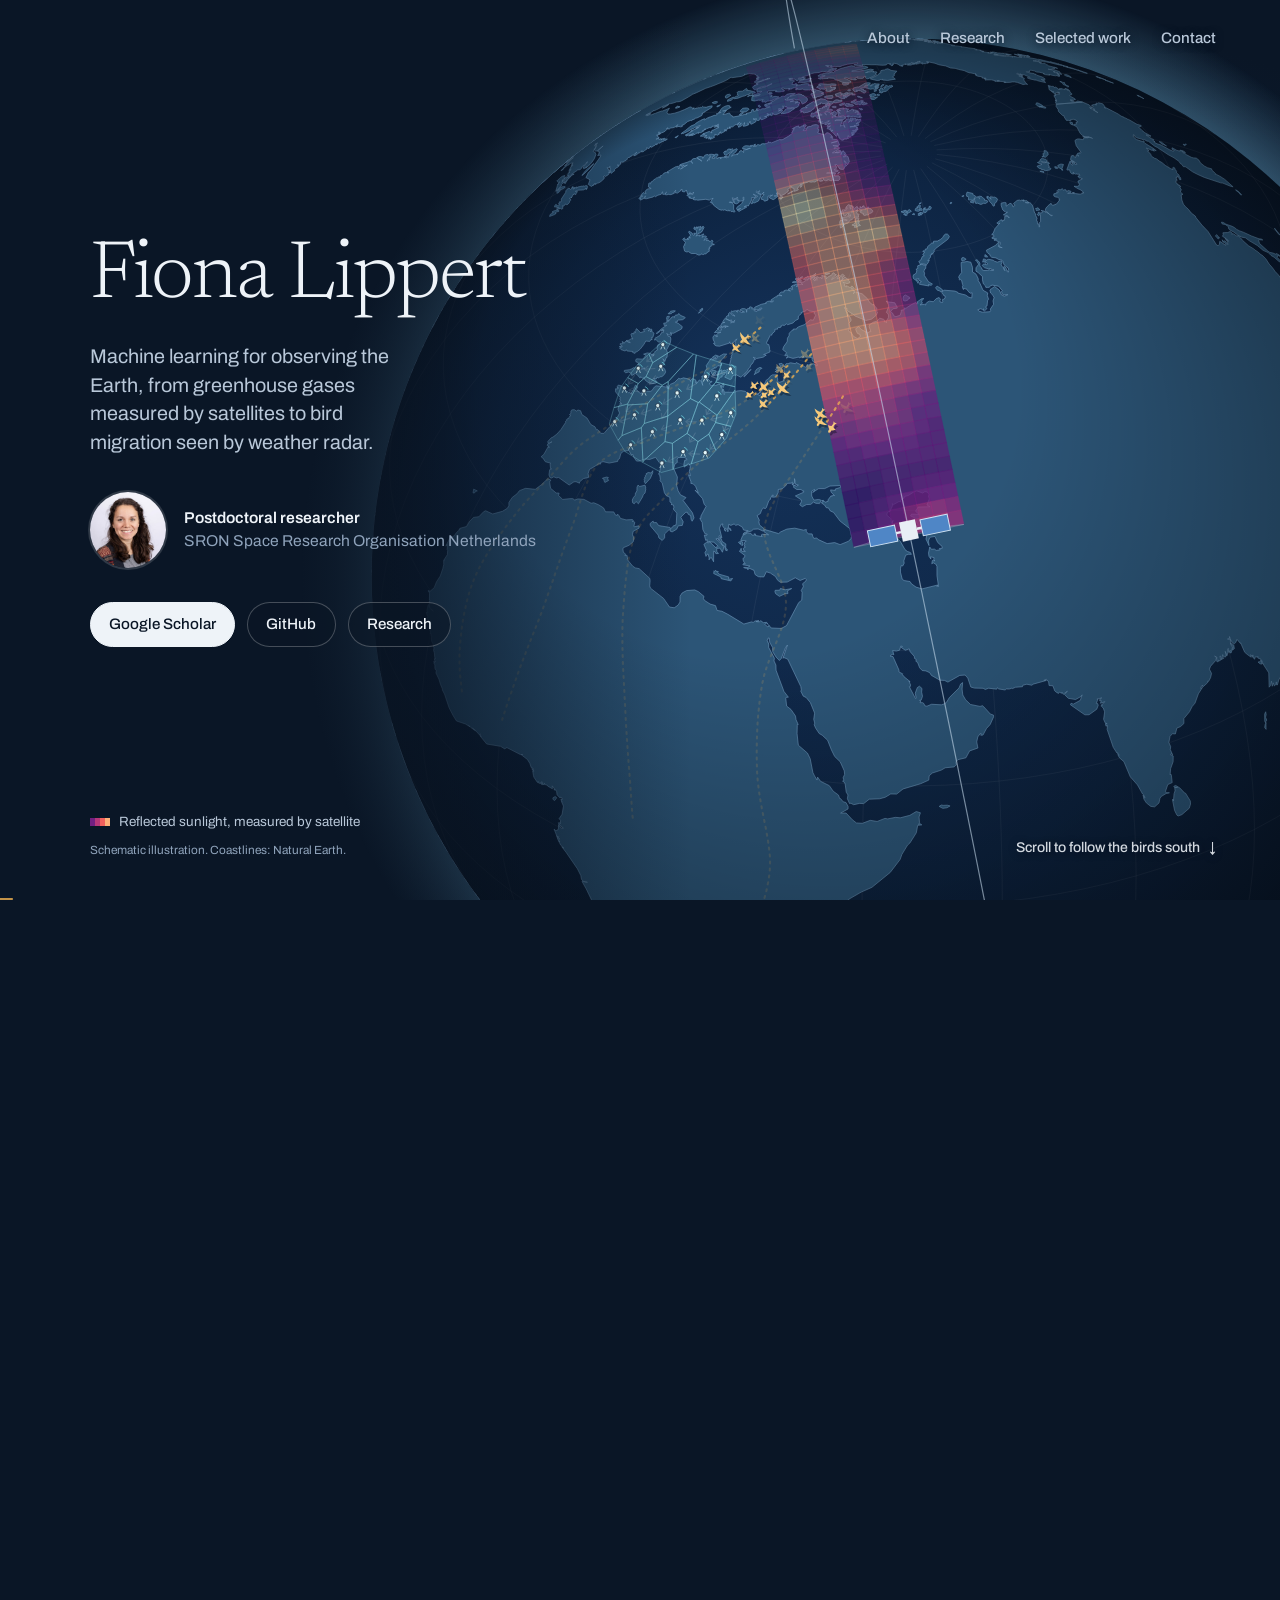
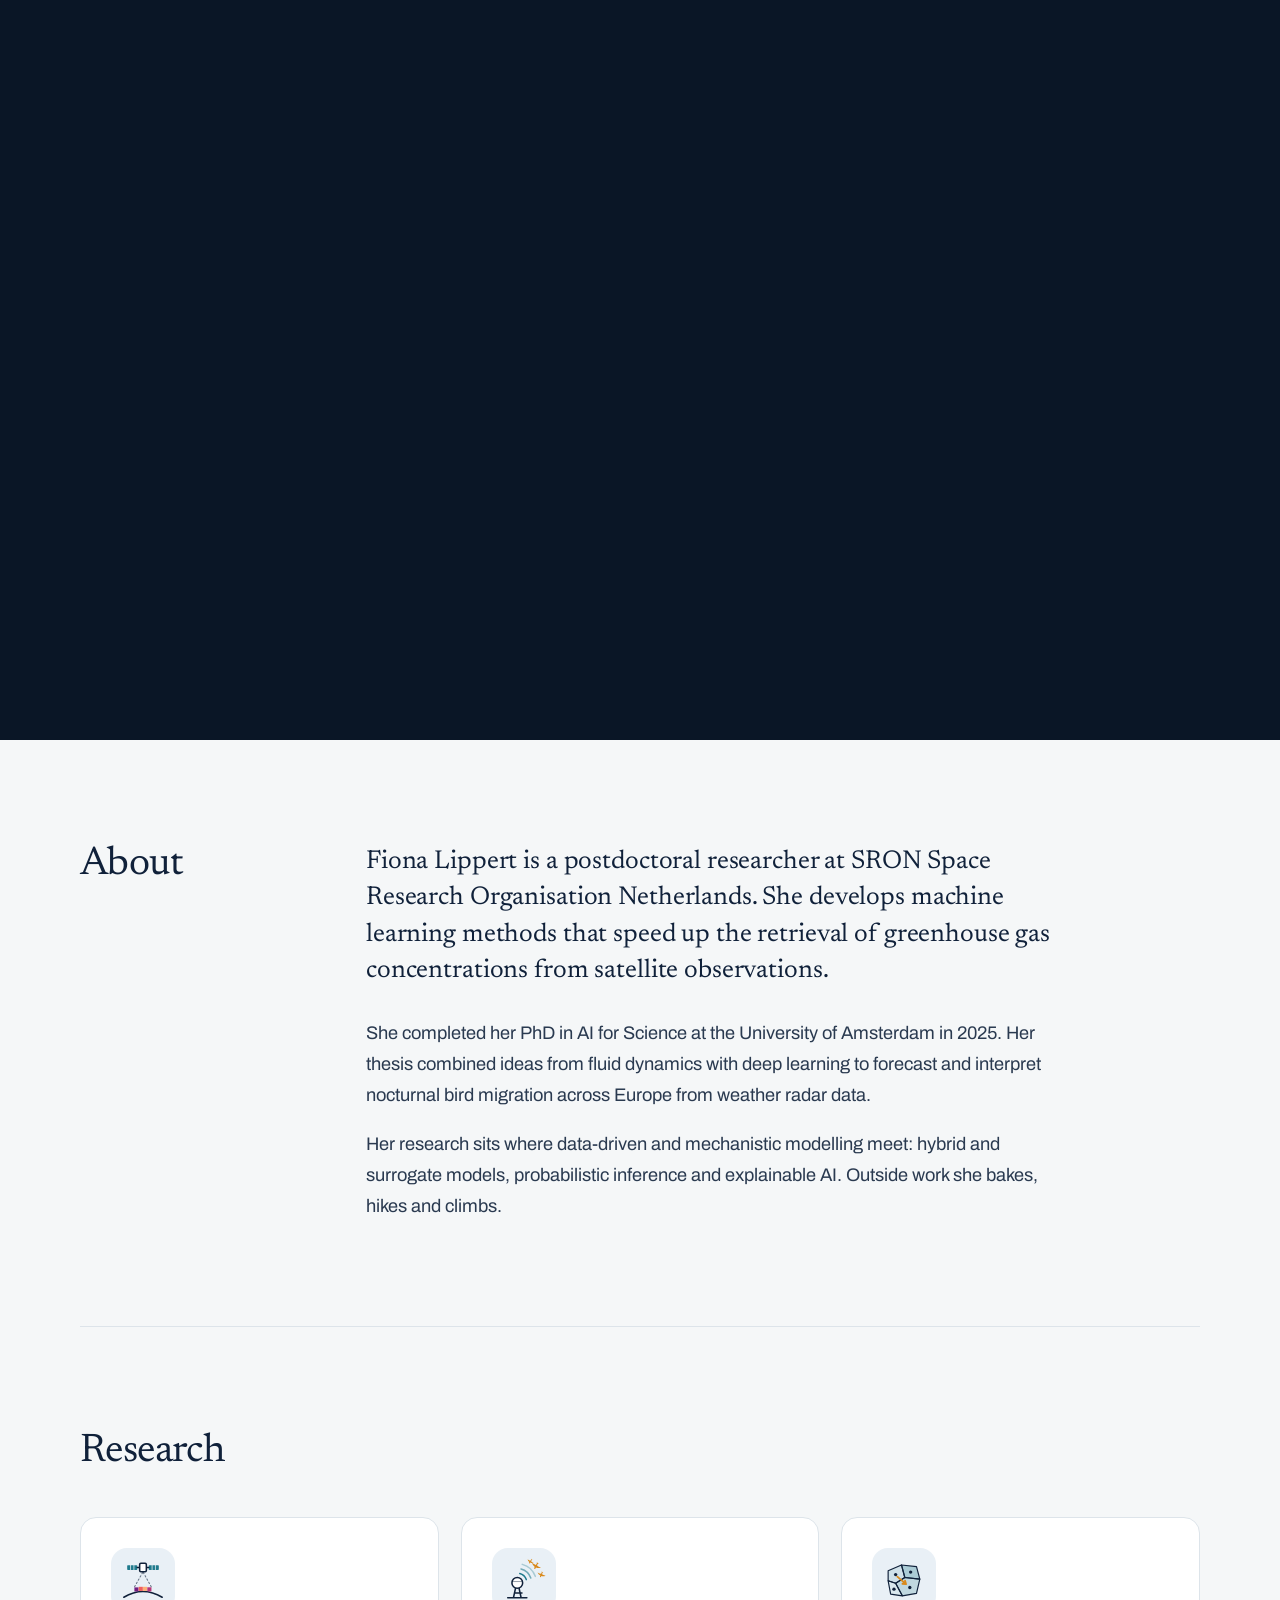
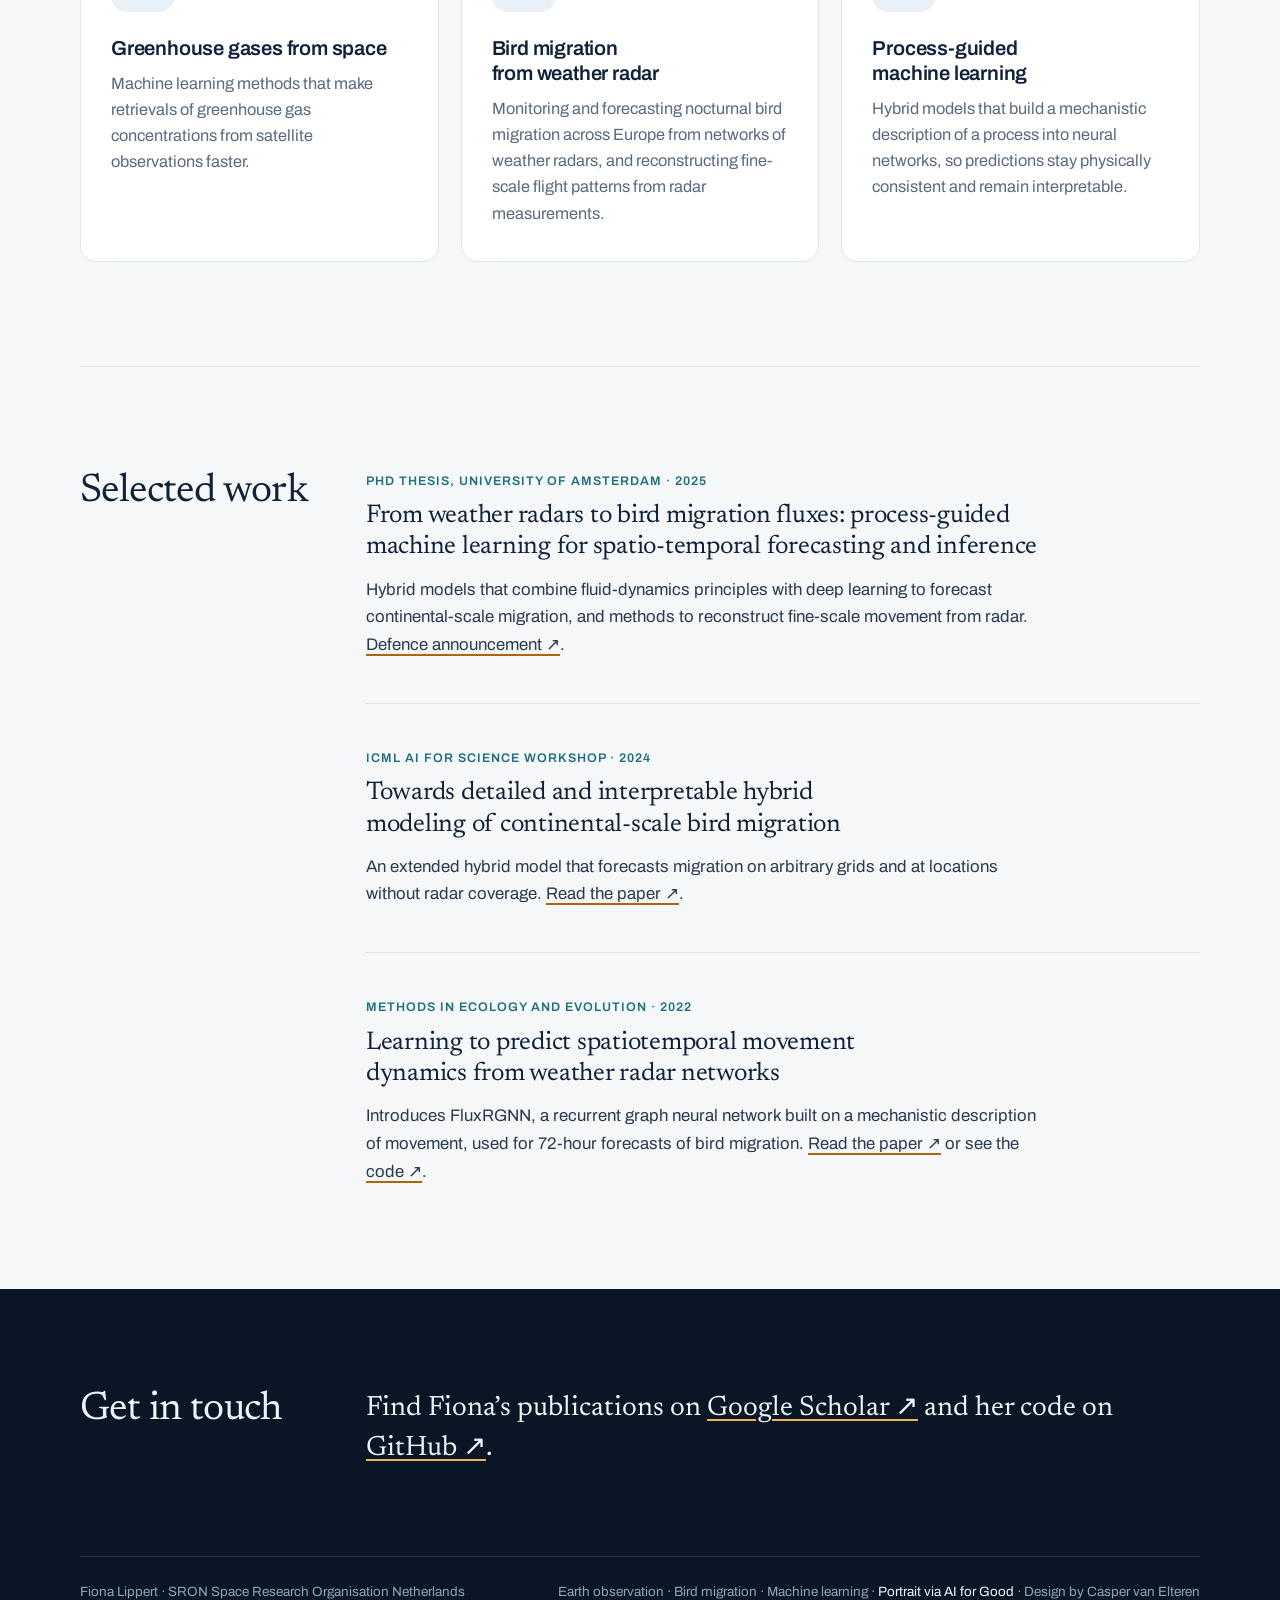
==== index.html @ 6a3607c2 "Fiona Lippert personal website Single-page site with a scroll-driven globe (satellite swath, weather" ====
<!doctype html>
<html lang="en">
<head>
  <meta charset="utf-8">
  <meta name="viewport" content="width=device-width, initial-scale=1">
  <meta name="description" content="Fiona Lippert develops machine learning for Earth observation at SRON, after a PhD on forecasting bird migration from weather radar.">
  <meta name="theme-color" content="#0a1626">
  <title>Fiona Lippert — Postdoctoral researcher</title>
  <style>/* Fiona Lippert — Earth observation: a scroll-driven globe with a satellite swath,
   a weather-radar network and migrating birds (assets/globe.js).
   Fonts are bundled in assets/fonts; research icons live in assets/icons. */
@font-face { font-family: "Newsreader"; src: url("assets/fonts/newsreader.woff2") format("woff2"); font-weight: 200 800; font-style: normal; font-display: swap; }
@font-face { font-family: "Newsreader"; src: url("assets/fonts/newsreader-italic.woff2") format("woff2"); font-weight: 200 800; font-style: italic; font-display: swap; }
@font-face { font-family: "Archivo"; src: url("assets/fonts/archivo.woff2") format("woff2"); font-weight: 100 900; font-display: swap; }

:root {
  --night: #0a1626;
  --night-2: #12284a;
  --light: #eef3f8;
  --mist: #b9c8d9;
  --dim: #8fa3bb;
  --paper: #f5f7f8;
  --tint: #e9f0f6;
  --ink: #10213a;
  --body: #2a3a50;
  --muted: #5a6a80;
  --line: #dde4ea;
  --amber: #f2b350;
  --amber-dark: #b0640e;
  --teal: #1f6f80;
  --cyan: #6fd3e0;
  --serif: "Newsreader", "Iowan Old Style", Georgia, serif;
  --sans: "Archivo", "Helvetica Neue", Helvetica, Arial, sans-serif;
  font-family: var(--sans);
  font-synthesis: none;
  color: var(--body);
  background: var(--night); /* what shows when the page is pulled past either end */
  line-height: 1.6;
}
* { box-sizing: border-box; }
html { scroll-behavior: smooth; }
body { margin: 0; background: var(--paper); }
p, h1, h2, h3, figure { margin-top: 0; }
h1, h2, h3 { text-wrap: balance; color: var(--ink); }
a { color: inherit; text-decoration-color: var(--amber-dark); text-decoration-thickness: 1.5px; text-underline-offset: 4px; }
a:hover { color: var(--amber-dark); }
a:focus-visible { outline: 2px solid var(--amber); outline-offset: 4px; border-radius: 2px; }
.wrap { width: min(1120px, calc(100% - 80px)); margin-inline: auto; }
.skip-link { position: absolute; left: 16px; top: -100px; padding: 10px 14px; background: var(--amber); color: var(--night); z-index: 10; }
.skip-link:focus { top: 12px; }

/* ---------- Hero: a pinned stage. While it is pinned, scrolling turns the globe
   and moves the birds (assets/globe.js). Without the script it is one screen high. ---------- */
.hero { position: relative; height: 100vh; height: 100svh; min-height: 560px; color: var(--light); background: var(--night); }
.globe-scroll .hero { height: 260vh; height: 260svh; }
.stage { position: sticky; top: 0; height: 100vh; height: 100svh; min-height: 560px; overflow: hidden; display: flex; flex-direction: column;
  background: radial-gradient(85vmax 85vmax at 82% 78%, var(--night-2) 0%, var(--night) 62%); }
.globe-canvas { position: absolute; inset: 0; width: 100%; height: 100%; display: block; }
.stage::after { content: ""; position: absolute; inset: 0; pointer-events: none;
  background: linear-gradient(90deg, #0a1626f2 0%, #0a1626d9 26%, #0a162670 40%, #0a162600 54%); }
.topnav, .hero-copy, .legend, .cue, .progress { position: relative; z-index: 1; }
.topnav { display: flex; justify-content: flex-end; gap: 30px; padding: 26px 5vw 0; font-size: .95rem; font-weight: 500; }
.topnav a { color: var(--mist); text-decoration: none; text-shadow: 0 1px 8px #0a1626; }
.topnav a:hover { color: var(--light); }
.hero-copy { margin-block: auto; padding: 0 0 7vh 7vw; max-width: min(660px, 50vw); }
.hero h1 { font-family: var(--serif); font-weight: 300; font-size: clamp(3.2rem, 6.4vw, 6.6rem); line-height: .95; letter-spacing: -.025em; color: var(--light); margin-bottom: .3em; }
.tagline { font-size: clamp(1.12rem, 1.55vw, 1.42rem); line-height: 1.45; color: var(--mist); max-width: 30ch; margin-bottom: 34px; }
.who { display: flex; align-items: center; gap: 18px; margin-bottom: 34px; }
.who img { width: 76px; height: 76px; border-radius: 50%; object-fit: cover; object-position: 50% 30%; box-shadow: 0 0 0 2px #ffffff26; }
.who p { margin: 0; font-size: .98rem; line-height: 1.45; color: var(--dim); }
.who strong { display: block; font-weight: 600; color: var(--light); }
.actions { display: flex; flex-wrap: wrap; gap: 12px; margin: 0; }
.btn { display: inline-block; padding: .62em 1.2em; border: 1px solid #ffffff3d; border-radius: 999px; font-size: .95rem; font-weight: 500; color: var(--light); text-decoration: none; background: #0a162699; }
.btn:hover { background: #ffffff14; color: var(--light); }
.btn.primary { background: var(--light); border-color: var(--light); color: var(--night); }
.btn.primary:hover { background: #fff; color: var(--night); }

.legend { position: absolute; left: 7vw; bottom: 4.5vh; margin: 0; display: flex; flex-wrap: wrap; align-items: center; gap: 8px 24px; max-width: 46vw; font-size: .84rem; color: var(--mist); }
.legend span { display: inline-flex; align-items: center; gap: 9px; }
.k-swath { display: inline-block; width: 20px; height: 8px; background: linear-gradient(90deg, #721f81 0 25%, #b73779 0 50%, #f1605d 0 75%, #feb078 0); }
.legend small { flex-basis: 100%; font-size: .74rem; color: var(--dim); }
.cue { display: none; position: absolute; right: 5vw; bottom: 4.5vh; margin: 0; font-size: .88rem; font-weight: 500; color: var(--light); text-shadow: 0 1px 8px #0a1626; opacity: calc(1 - var(--p, 0) * 12); }
.cue span { display: inline-block; margin-left: 6px; animation: nudge 1.8s ease-in-out infinite; }
@keyframes nudge { 50% { transform: translateY(4px); } }
.progress { display: none; position: absolute; left: 0; bottom: 0; width: 100%; height: 2px; transform: scaleX(var(--p, 0)); transform-origin: 0 50%; background: var(--amber); opacity: .8; }
.globe-scroll .cue, .globe-scroll .progress { display: block; }

/* ---------- Sections ---------- */
section { scroll-margin-top: 24px; }
main > section { padding-block: 104px; }
main > section + section { border-top: 1px solid var(--line); }
.split { display: grid; grid-template-columns: 230px 1fr; column-gap: 56px; }
h2 { font-family: var(--serif); font-weight: 400; font-size: 2.5rem; line-height: 1.05; letter-spacing: -.015em; margin-bottom: 0; }
.prose { font-size: 1.14rem; line-height: 1.7; max-width: 38em; }
.prose p:last-child { margin-bottom: 0; }
#about .prose p:first-child { font-family: var(--serif); font-size: 1.62rem; line-height: 1.4; letter-spacing: -.005em; color: var(--ink); margin-bottom: 1.1em; }

#research h2 { margin-bottom: 44px; }
.cards { display: grid; grid-template-columns: repeat(auto-fit, minmax(270px, 1fr)); gap: 22px; }
.cards article { padding: 30px 30px 34px; background: #fff; border: 1px solid var(--line); border-radius: 16px; }
.cards article::before { content: ""; display: block; width: 64px; height: 64px; margin-bottom: 24px; border-radius: 16px;
  background: var(--tint) url("assets/icons/satellite.svg") center / 46px no-repeat; }
.cards article:nth-child(3n+2)::before { background-image: url("assets/icons/radar.svg"); }
.cards article:nth-child(3n)::before { background-image: url("assets/icons/cells.svg"); }
.cards .number, .papers .number { display: none; }
.cards h3 { font-size: 1.26rem; font-weight: 600; letter-spacing: -.01em; line-height: 1.25; margin-bottom: 10px; }
.cards p { margin: 0; font-size: 1.02rem; line-height: 1.6; color: var(--muted); }

.papers article + article { margin-top: 44px; padding-top: 44px; border-top: 1px solid var(--line); }
.papers article > div { display: flex; flex-direction: column; }
.papers h3 { order: 2; font-family: var(--serif); font-weight: 400; font-size: 1.6rem; line-height: 1.22; letter-spacing: -.01em; margin-bottom: 12px; max-width: 30em; }
.papers p { order: 3; margin: 0; font-size: 1.05rem; line-height: 1.65; max-width: 40em; }
.papers p:first-of-type { order: 1; font-size: .78rem; font-weight: 600; letter-spacing: .08em; text-transform: uppercase; color: var(--teal); margin-bottom: 10px; }

.night { background: var(--night); color: var(--mist); }
.night h2 { color: var(--light); }
.night a { color: var(--light); text-decoration-color: var(--amber); }
.night a:hover { color: var(--amber); }
#connect { padding-block: 100px 88px; }
#connect .prose { font-family: var(--serif); font-size: 1.75rem; line-height: 1.4; color: var(--light); }
.foot { display: flex; justify-content: space-between; gap: 24px; padding-block: 24px 32px; border-top: 1px solid #ffffff1f; font-size: .84rem; color: var(--dim); }

@media (max-width: 900px) {
  .wrap { width: calc(100% - 48px); }
  .topnav { justify-content: flex-start; flex-wrap: wrap; gap: 8px 22px; padding: 20px 24px 0; }
  .stage::after { background: linear-gradient(180deg, #0a1626f5 0%, #0a1626dd 44%, #0a162600 64%, #0a162600 82%, #0a1626e0 100%); }
  .hero-copy { margin: 0; padding: 30px 24px 0; max-width: none; }
  .hero h1 { margin-bottom: .25em; }
  .tagline { margin-bottom: 22px; }
  .who { margin-bottom: 22px; }
  .who img { width: 60px; height: 60px; }
  .actions .btn:nth-child(3) { display: none; }
  .legend { left: 24px; right: 24px; bottom: 18px; max-width: none; gap: 4px 18px; font-size: .76rem; }
  .legend small { display: none; }
  .globe-scroll .cue { display: none; }
  main > section { padding-block: 64px; }
  .split { grid-template-columns: 1fr; row-gap: 22px; }
  h2 { font-size: 2.05rem; }
  .prose { font-size: 1.08rem; }
  #about .prose p:first-child { font-size: 1.38rem; }
  #research h2 { margin-bottom: 28px; }
  .papers h3 { font-size: 1.4rem; }
  #connect { padding-block: 64px; }
  #connect .prose { font-size: 1.42rem; }
  .foot { flex-direction: column; gap: 6px; }
}
@media (prefers-reduced-motion: reduce) { html { scroll-behavior: auto; } .cue span { animation: none; } }
@media print {
  .hero, .stage, .night { background: none; color: #000; }
  .hero h1, .night h2, #connect .prose, .who strong { color: #000; }
  .topnav, .actions, .globe-canvas, .legend, .cue, .progress, .skip-link { display: none; }
  .hero, .globe-scroll .hero, .stage { height: auto; min-height: 0; position: static; }
  .stage::after { display: none; }
  .hero-copy { max-width: none; padding: 0; }
  main > section { padding-block: 24px; }
  article { break-inside: avoid; }
}
</style>
  <script src="assets/globe-data.js" defer></script>
  <script src="assets/globe.js" defer></script>
</head>
<body class="earth">
  <a class="skip-link" href="#main">Skip to content</a>
  <header class="hero">
    <div class="stage">
      <canvas class="globe-canvas" role="img" aria-label="Illustration of the Earth. As the page scrolls the globe turns from the Middle East to Africa, a satellite records reflected sunlight along a swath, the weather radar stations over Western Europe light up, and flocks of birds fly south along autumn migration routes to Africa.">The Earth with a satellite swath, a weather radar network over Europe and bird migration routes to Africa.</canvas>
      <nav class="topnav" aria-label="Main navigation"><a href="#about">About</a><a href="#research">Research</a><a href="#work">Selected work</a><a href="#connect">Contact</a></nav>
      <div class="hero-copy">
        <h1 id="name">Fiona Lippert</h1>
        <p class="tagline">Machine learning for observing the Earth, from greenhouse gases measured by satellites to bird migration seen by weather radar.</p>
        <div class="who">
          <img src="assets/portrait.jpg" alt="Portrait of Fiona Lippert" width="853" height="853" fetchpriority="high">
          <p><strong>Postdoctoral researcher</strong>SRON Space Research Organisation Netherlands</p>
        </div>
        <p class="actions"><a class="btn primary" href="https://scholar.google.com/citations?user=YOqyWTwAAAAJ">Google Scholar</a><a class="btn" href="https://github.com/FionaLippert">GitHub</a><a class="btn" href="#research">Research</a></p>
      </div>
      <p class="legend"><span><i class="k-swath"></i>Reflected sunlight, measured by satellite</span><small>Schematic illustration. Coastlines: Natural Earth.</small></p>
      <p class="cue" aria-hidden="true">Scroll to follow the birds south <span>↓</span></p>
      <span class="progress" aria-hidden="true"></span>
    </div>
  </header>
  <main id="main">
    <section id="about" class="wrap split"><h2>About</h2><div class="prose"><p>Fiona Lippert is a postdoctoral researcher at SRON Space Research Organisation Netherlands. She develops machine learning methods that speed up the retrieval of greenhouse gas concentrations from satellite observations.</p>
<p>She completed her PhD in AI for Science at the University of Amsterdam in 2025. Her thesis combined ideas from fluid dynamics with deep learning to forecast and interpret nocturnal bird migration across Europe from weather radar data.</p>
<p>Her research sits where data-driven and mechanistic modelling meet: hybrid and surrogate models, probabilistic inference and explainable AI. Outside work she bakes, hikes and climbs.</p></div></section>
    <section id="research" class="wrap"><h2>Research</h2><div class="cards"><article><span class="number" aria-hidden="true">01</span><div><h3>Greenhouse gases from space</h3>
<p>Machine learning methods that make retrievals of greenhouse gas concentrations from satellite observations faster.</p></div></article>
<article><span class="number" aria-hidden="true">02</span><div><h3>Bird migration from weather radar</h3>
<p>Monitoring and forecasting nocturnal bird migration across Europe from networks of weather radars, and reconstructing fine-scale flight patterns from radar measurements.</p></div></article>
<article><span class="number" aria-hidden="true">03</span><div><h3>Process-guided machine learning</h3>
<p>Hybrid models that build a mechanistic description of a process into neural networks, so predictions stay physically consistent and remain interpretable.</p></div></article></div></section>
    <section id="work" class="wrap split"><h2>Selected work</h2><div class="papers"><article><span class="number" aria-hidden="true">01</span><div><h3>From weather radars to bird migration fluxes: process-guided machine learning for spatio-temporal forecasting and inference</h3>
<p>PhD thesis, University of Amsterdam · 2025</p>
<p>Hybrid models that combine fluid-dynamics principles with deep learning to forecast continental-scale migration, and methods to reconstruct fine-scale movement from radar. <a href="https://www.uva.nl/en/content/events/2025/06/from-weather-radars-to-bird-migration-fluxes-process-guided-machine-learning-for-spatio-temporal-forecasting-and-inference.html">Defence announcement<span aria-hidden="true"> ↗</span></a>.</p></div></article>
<article><span class="number" aria-hidden="true">02</span><div><h3>Towards detailed and interpretable hybrid modeling of continental-scale bird migration</h3>
<p>ICML AI for Science workshop · 2024</p>
<p>An extended hybrid model that forecasts migration on arbitrary grids and at locations without radar coverage. <a href="https://openreview.net/forum?id=oAmxqO1nRy">Read the paper<span aria-hidden="true"> ↗</span></a>.</p></div></article>
<article><span class="number" aria-hidden="true">03</span><div><h3>Learning to predict spatiotemporal movement dynamics from weather radar networks</h3>
<p>Methods in Ecology and Evolution · 2022</p>
<p>Introduces FluxRGNN, a recurrent graph neural network built on a mechanistic description of movement, used for 72-hour forecasts of bird migration. <a href="https://doi.org/10.1111/2041-210X.14007">Read the paper<span aria-hidden="true"> ↗</span></a> or see the <a href="https://github.com/FionaLippert">code<span aria-hidden="true"> ↗</span></a>.</p></div></article></div></section>
    <div class="night">
      <section id="connect" class="wrap split"><h2>Get in touch</h2><div class="prose"><p>Find Fiona’s publications on <a href="https://scholar.google.com/citations?user=YOqyWTwAAAAJ">Google Scholar<span aria-hidden="true"> ↗</span></a> and her code on <a href="https://github.com/FionaLippert">GitHub<span aria-hidden="true"> ↗</span></a>.</p></div></section>
    </div>
  </main>
  <footer class="night"><div class="wrap foot"><span>Fiona Lippert · SRON Space Research Organisation Netherlands</span><span>Earth observation · Bird migration · Machine learning · <a href="https://aiforgood.itu.int/speaker/fiona-lippert/">Portrait via AI for Good</a> · Design by Casper van Elteren</span></div></footer>
</body>
</html>
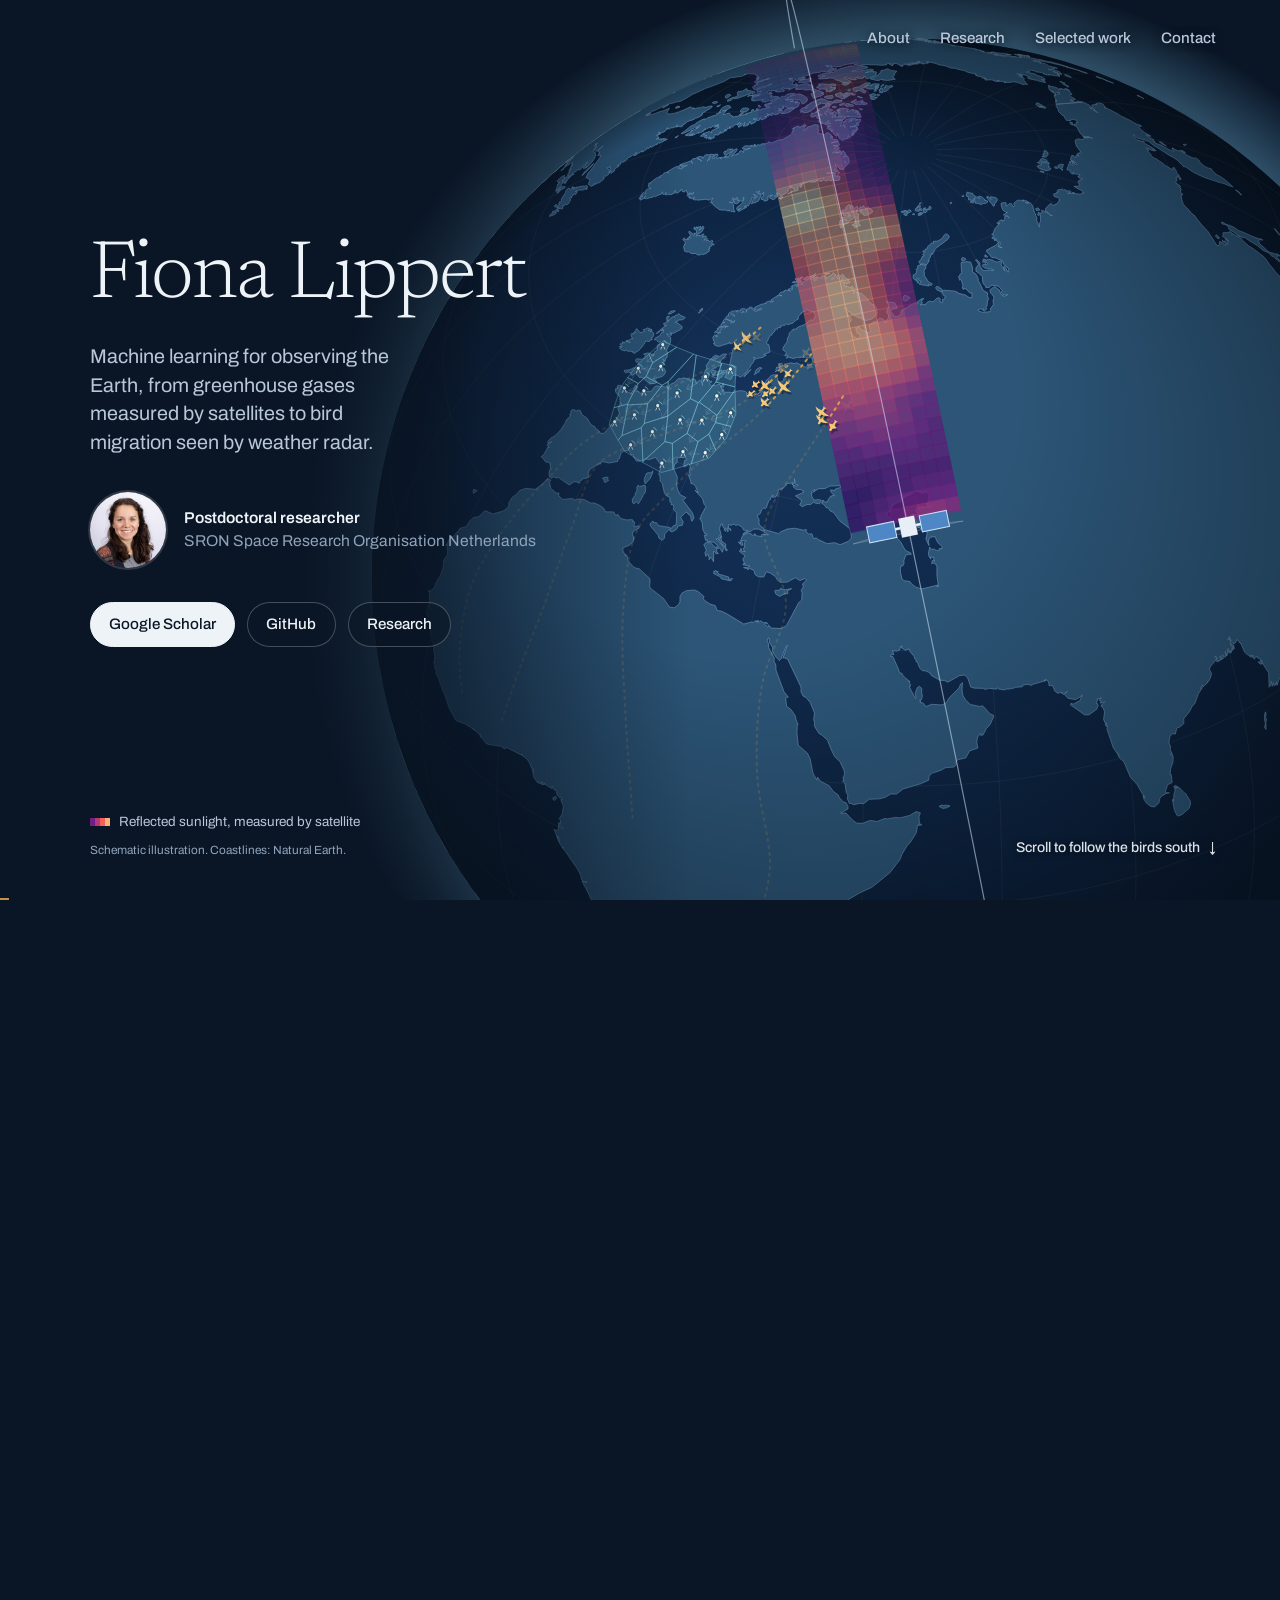
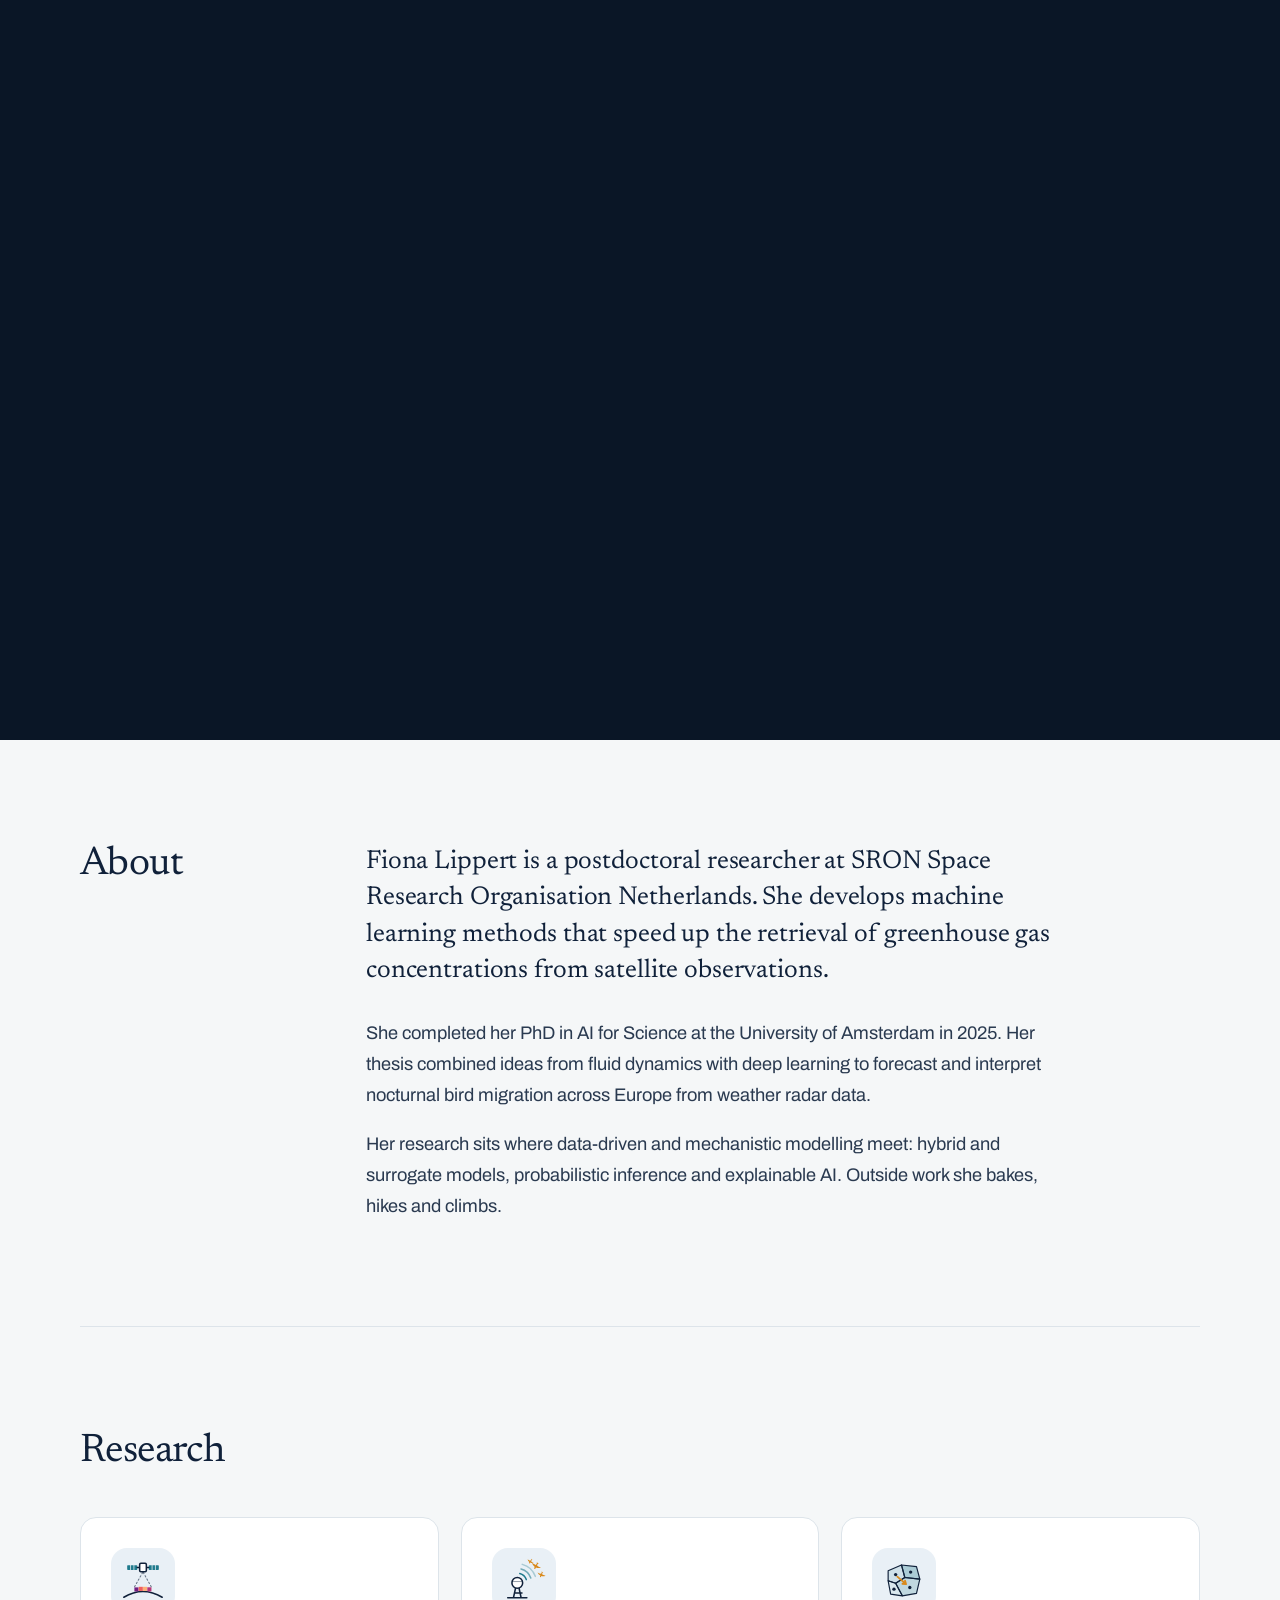
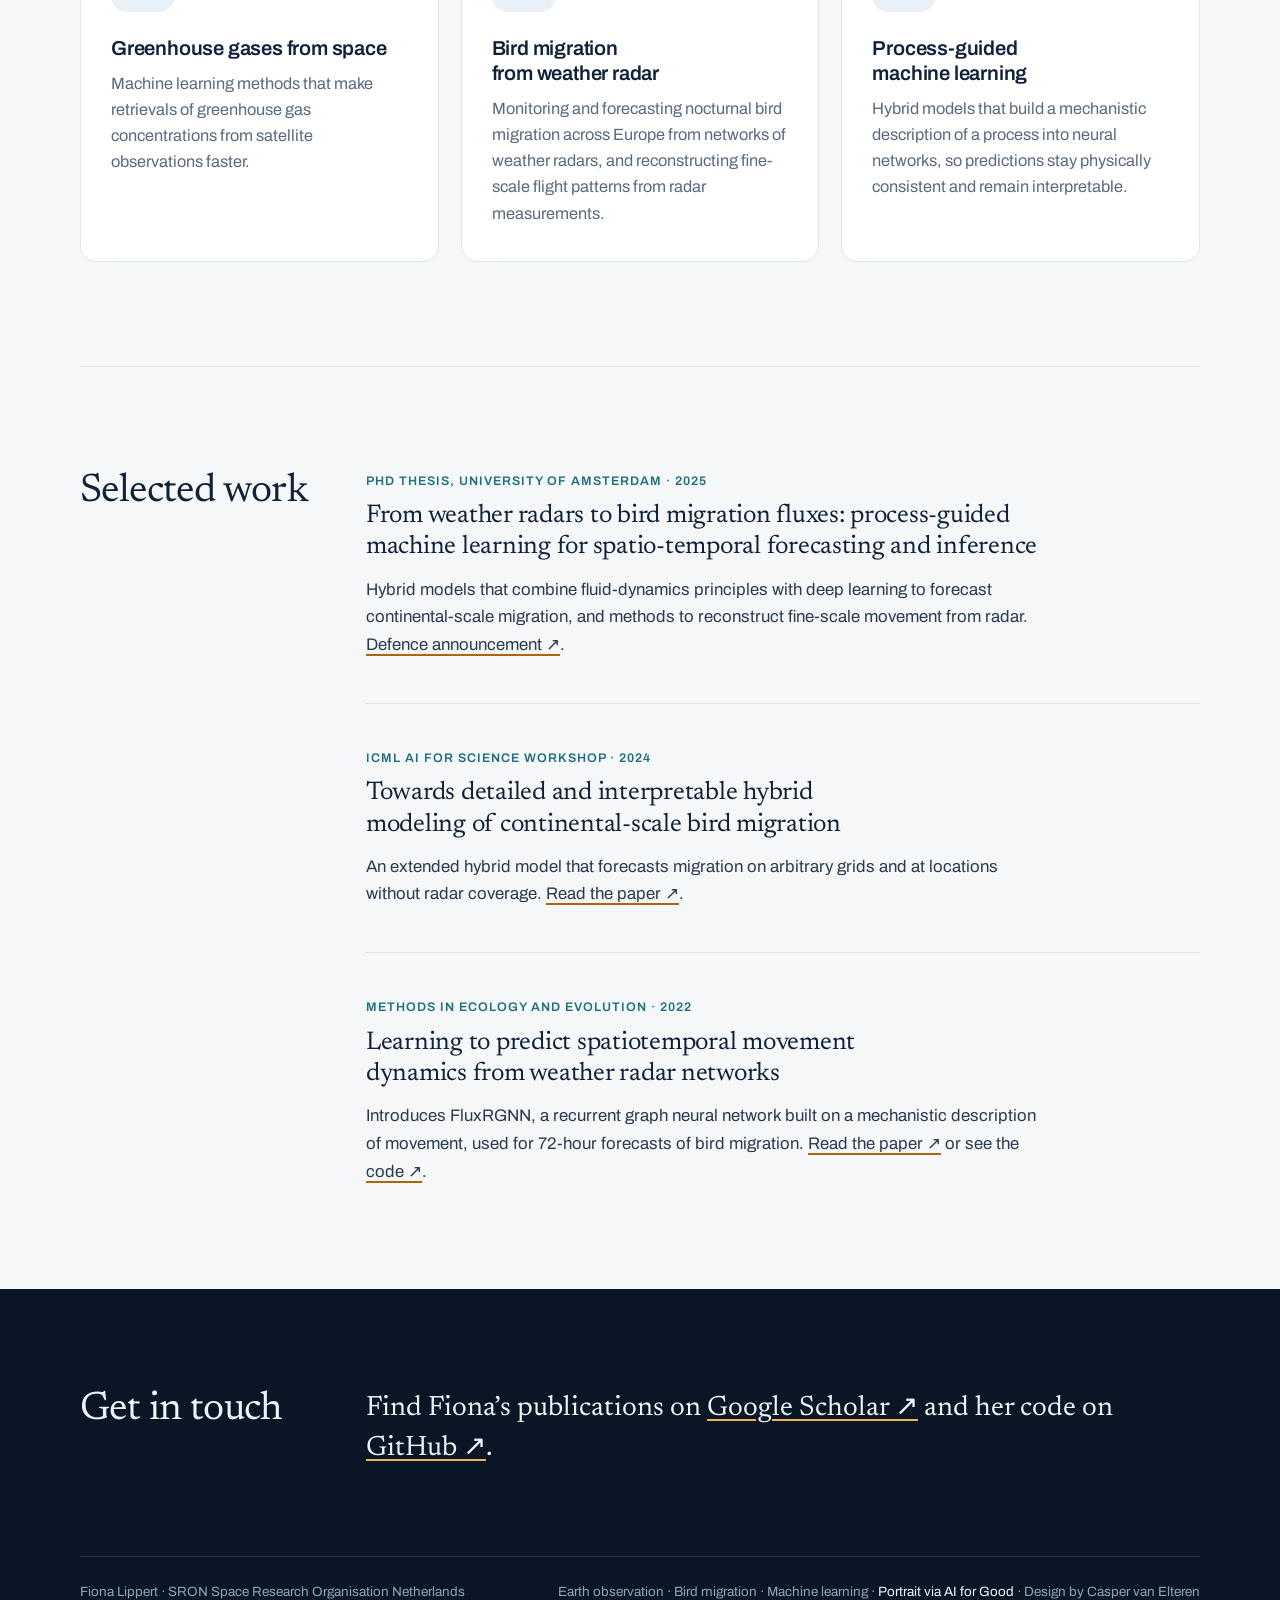
==== commit c4643503: "Simplify the hero on phones and narrow tablets Hide the legend, portrait row and buttons below 900px" ====
--- a/index.html
+++ b/index.html
@@ -123,16 +123,12 @@
 @media (max-width: 900px) {
   .wrap { width: calc(100% - 48px); }
   .topnav { justify-content: flex-start; flex-wrap: wrap; gap: 8px 22px; padding: 20px 24px 0; }
-  .stage::after { background: linear-gradient(180deg, #0a1626f5 0%, #0a1626dd 44%, #0a162600 64%, #0a162600 82%, #0a1626e0 100%); }
+  /* phones and narrow tablets: name, tagline and the globe only */
+  .stage::after { background: linear-gradient(180deg, #0a1626f5 0%, #0a1626d6 24%, #0a162600 42%); }
   .hero-copy { margin: 0; padding: 30px 24px 0; max-width: none; }
   .hero h1 { margin-bottom: .25em; }
-  .tagline { margin-bottom: 22px; }
-  .who { margin-bottom: 22px; }
-  .who img { width: 60px; height: 60px; }
-  .actions .btn:nth-child(3) { display: none; }
-  .legend { left: 24px; right: 24px; bottom: 18px; max-width: none; gap: 4px 18px; font-size: .76rem; }
-  .legend small { display: none; }
-  .globe-scroll .cue { display: none; }
+  .tagline { margin-bottom: 0; }
+  .who, .actions, .legend, .globe-scroll .cue { display: none; }
   main > section { padding-block: 64px; }
   .split { grid-template-columns: 1fr; row-gap: 22px; }
   h2 { font-size: 2.05rem; }
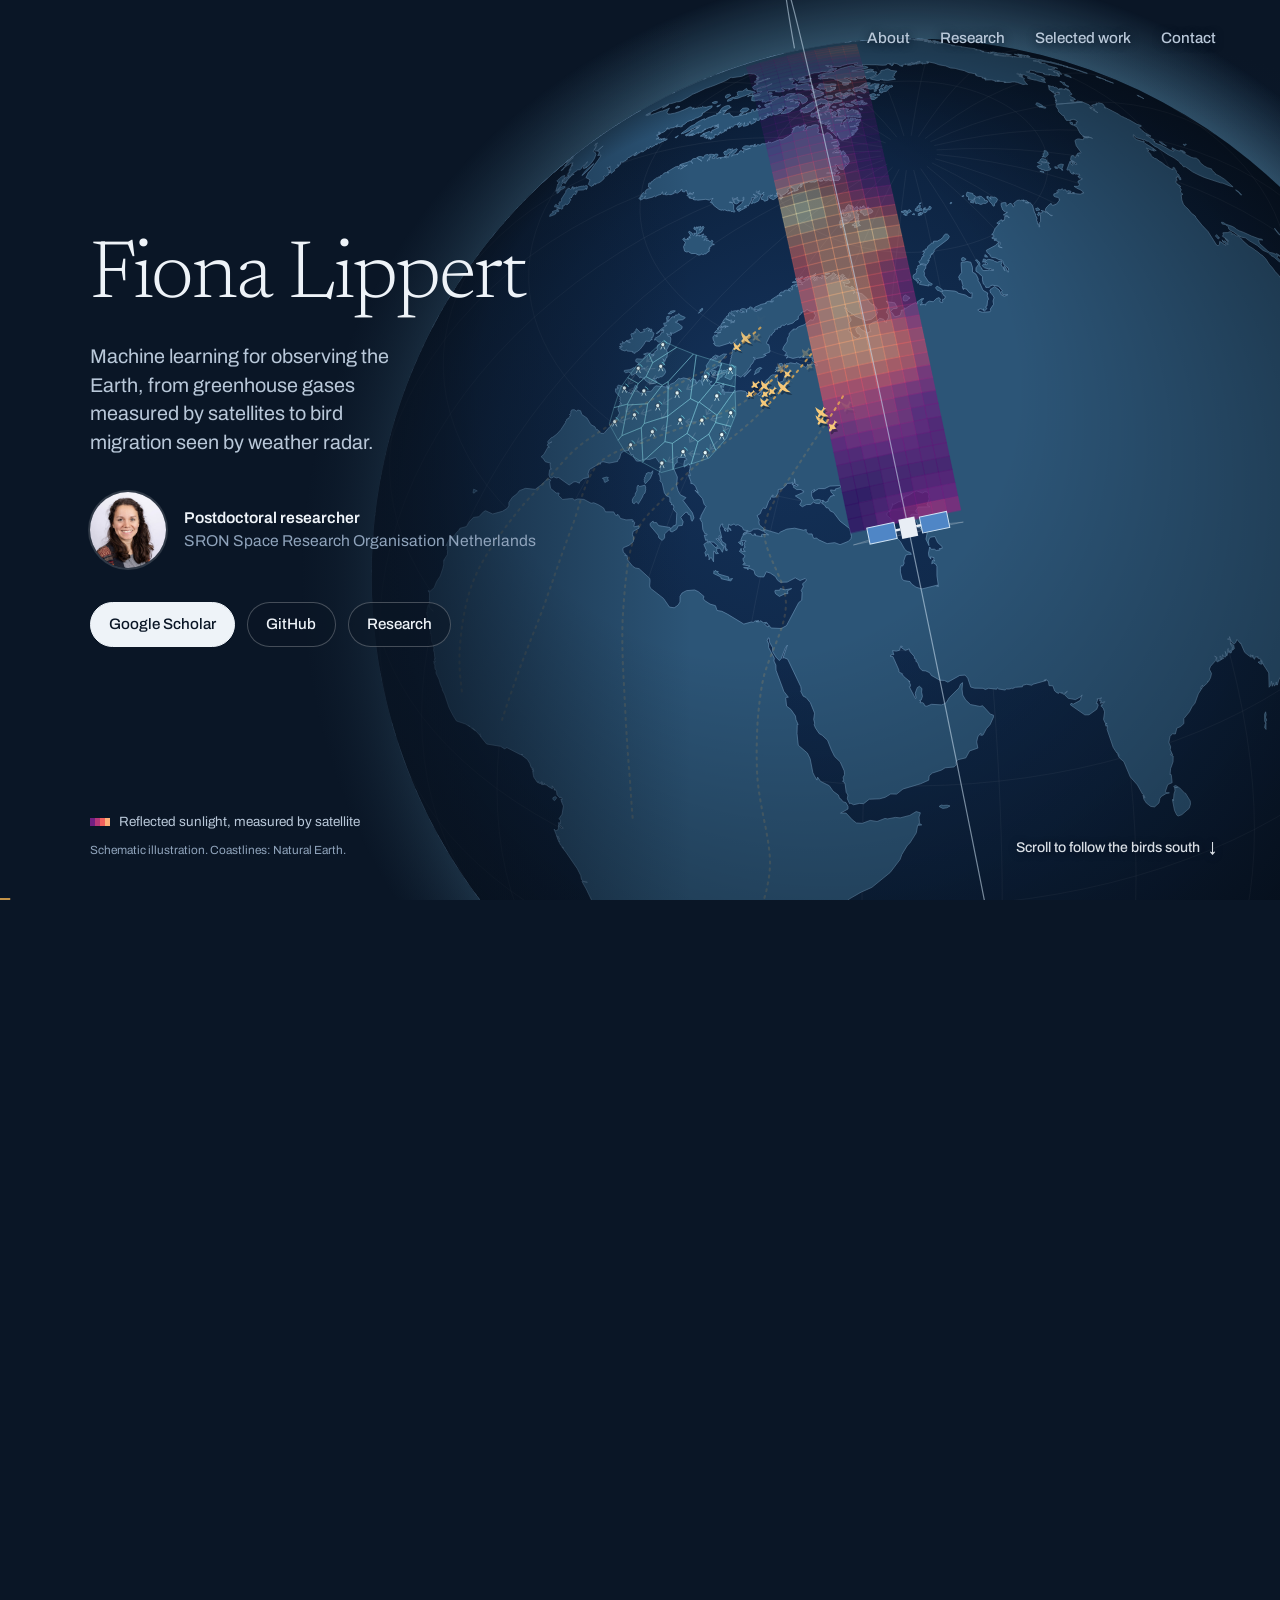
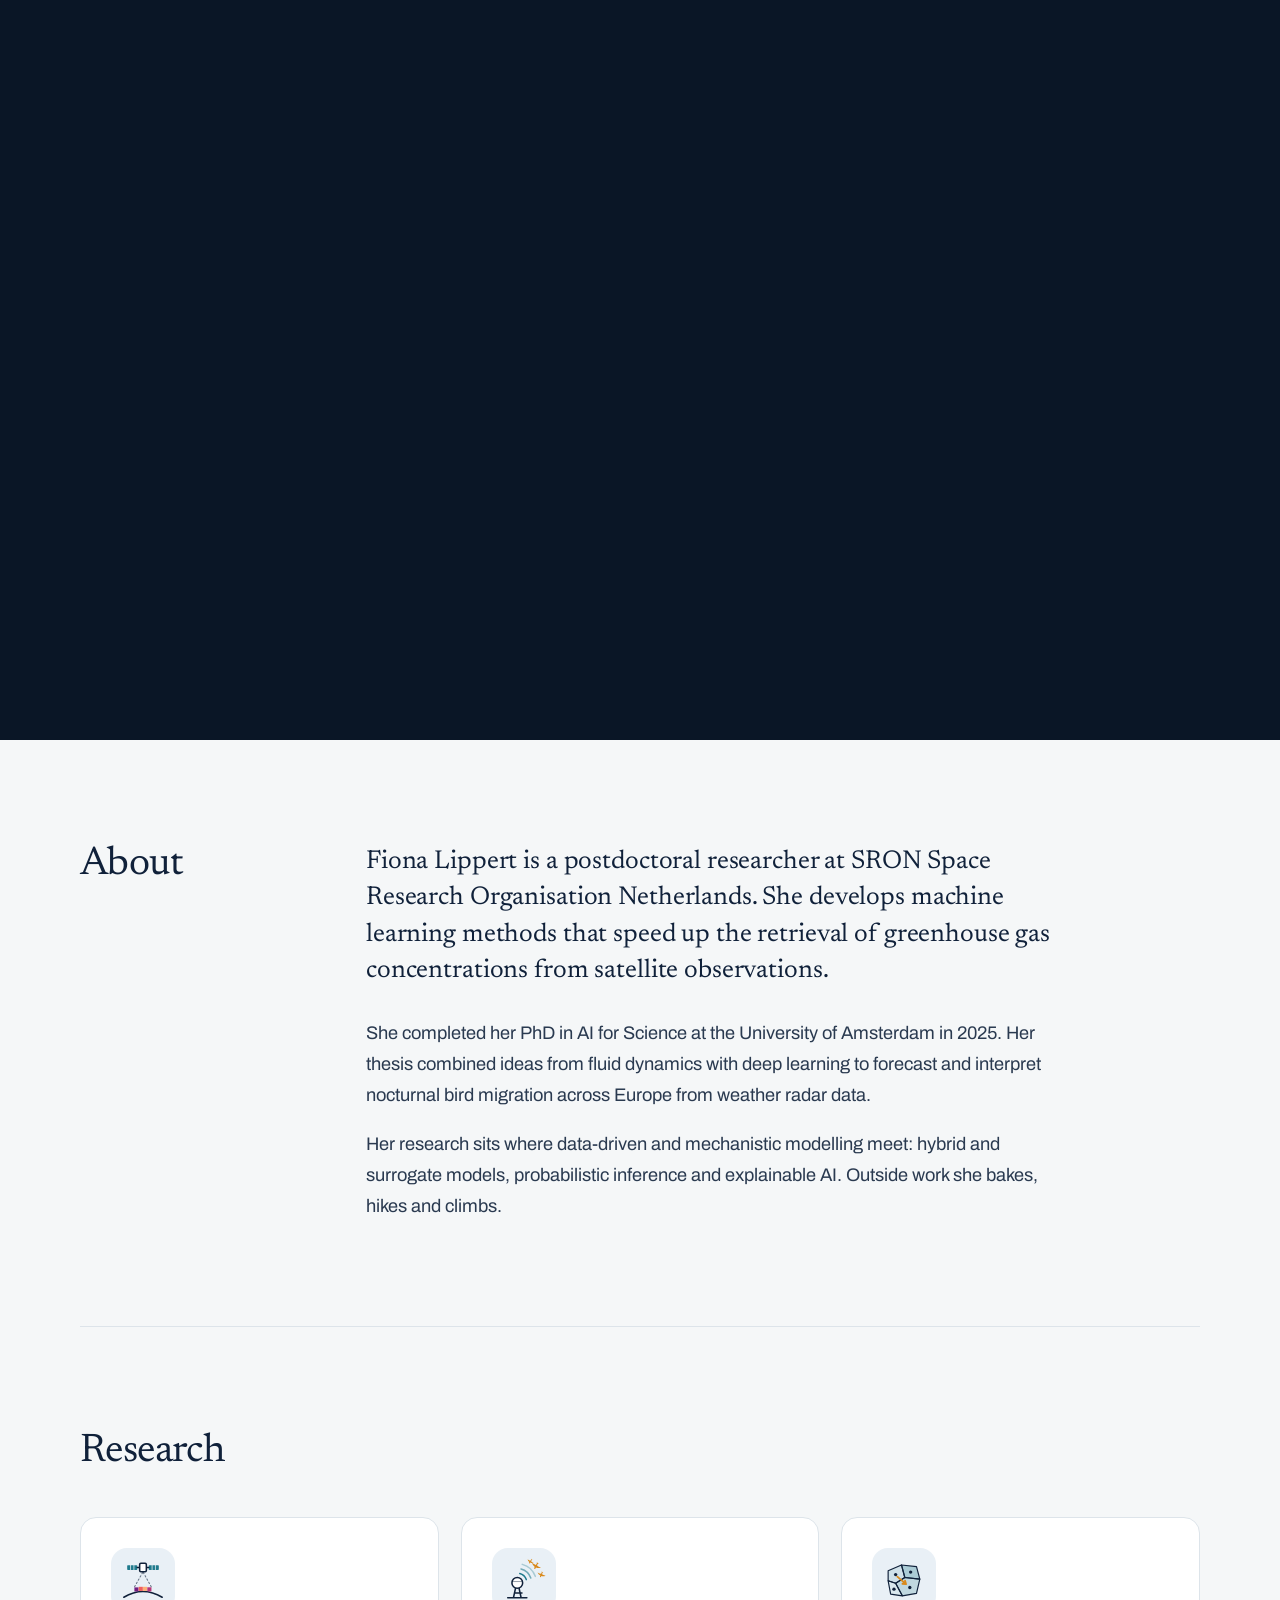
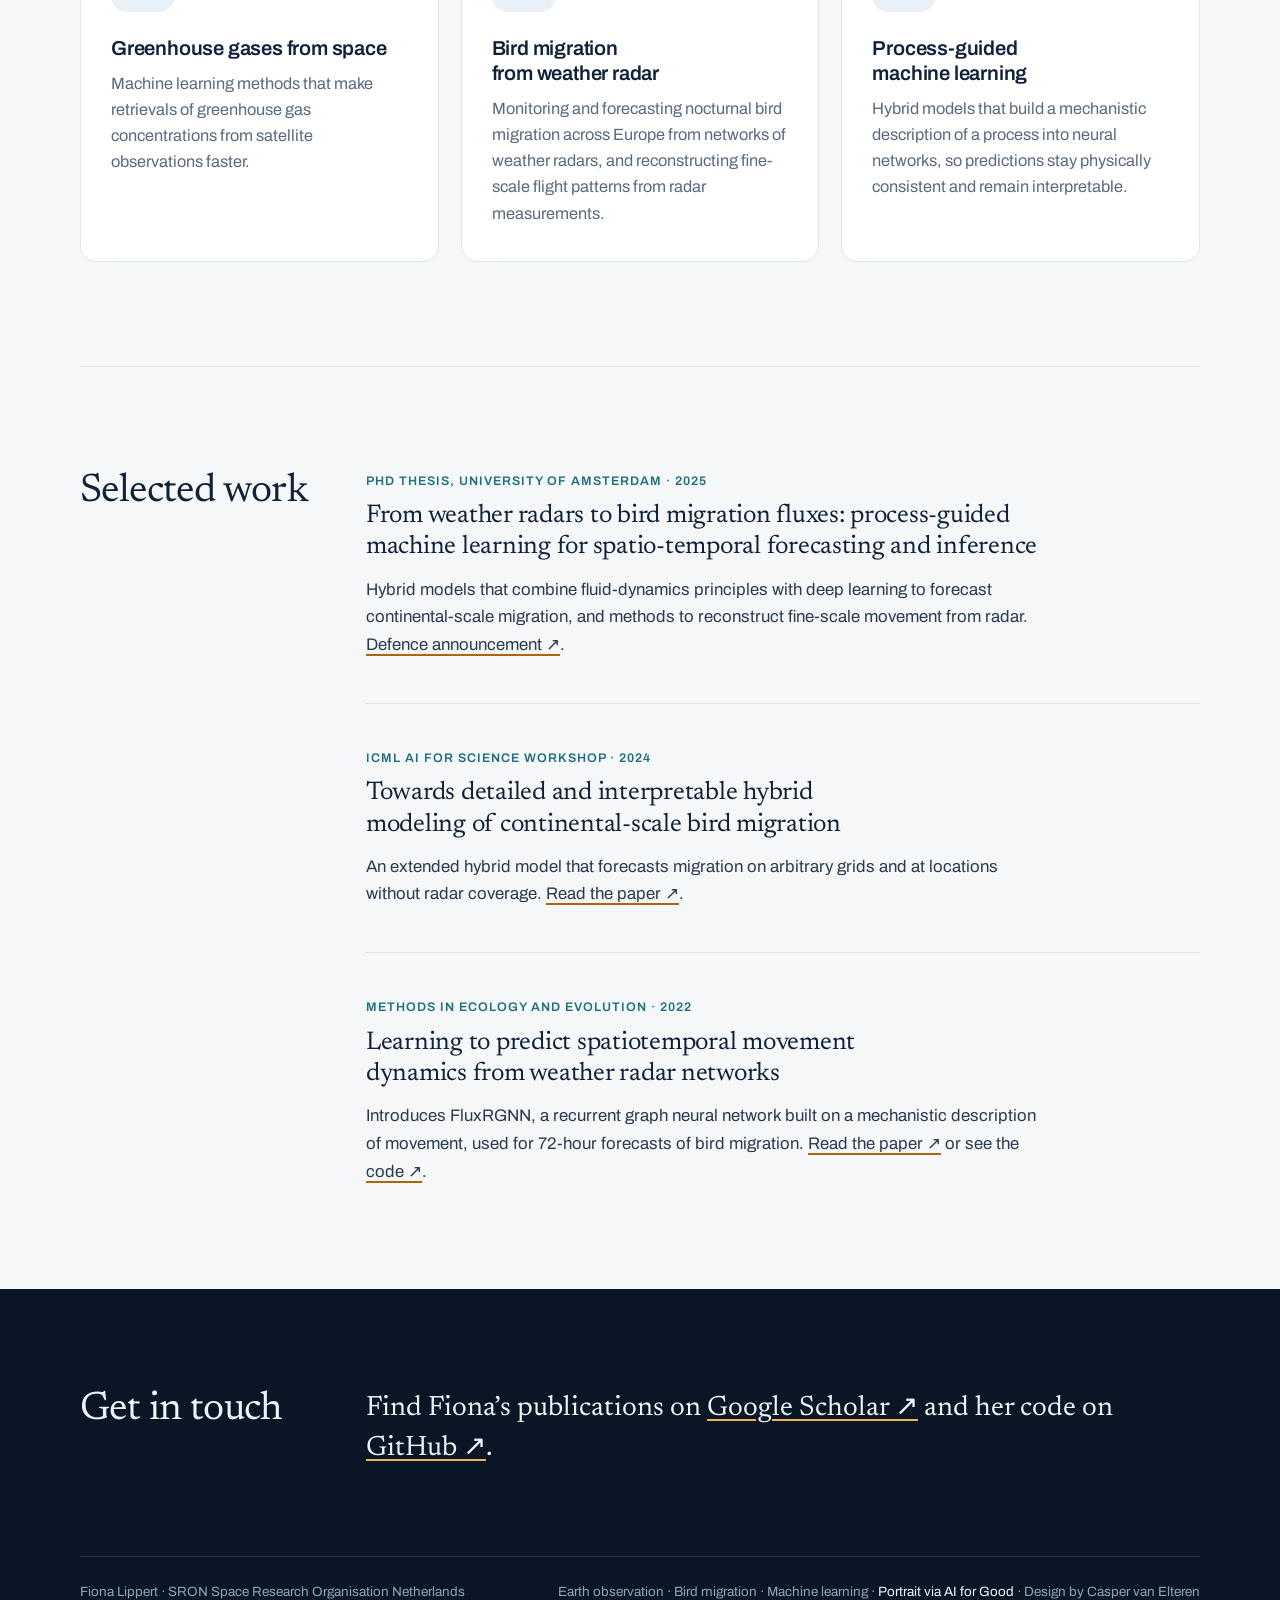
==== commit e6755f62: "Show a small portrait beside the name on phones Scale the name to stay on one line next to it, and s" ====
--- a/index.html
+++ b/index.html
@@ -125,10 +125,12 @@
   .topnav { justify-content: flex-start; flex-wrap: wrap; gap: 8px 22px; padding: 20px 24px 0; }
   /* phones and narrow tablets: name, tagline and the globe only */
   .stage::after { background: linear-gradient(180deg, #0a1626f5 0%, #0a1626d6 24%, #0a162600 42%); }
-  .hero-copy { margin: 0; padding: 30px 24px 0; max-width: none; }
-  .hero h1 { margin-bottom: .25em; }
-  .tagline { margin-bottom: 0; }
-  .who, .actions, .legend, .globe-scroll .cue { display: none; }
+  .hero-copy { margin: 0; padding: 30px 24px 0; max-width: none; display: grid; grid-template-columns: auto 1fr; align-items: center; gap: 12px 16px; }
+  .hero h1 { grid-area: 1 / 1; margin: 0; font-size: clamp(2.3rem, 12.3vw, 4.2rem); }
+  .who { grid-area: 1 / 2; justify-self: start; margin: 0; }
+  .who img { width: 46px; height: 46px; }
+  .tagline { grid-column: 1 / -1; margin: 0; }
+  .who p, .actions, .legend, .globe-scroll .cue { display: none; }
   main > section { padding-block: 64px; }
   .split { grid-template-columns: 1fr; row-gap: 22px; }
   h2 { font-size: 2.05rem; }
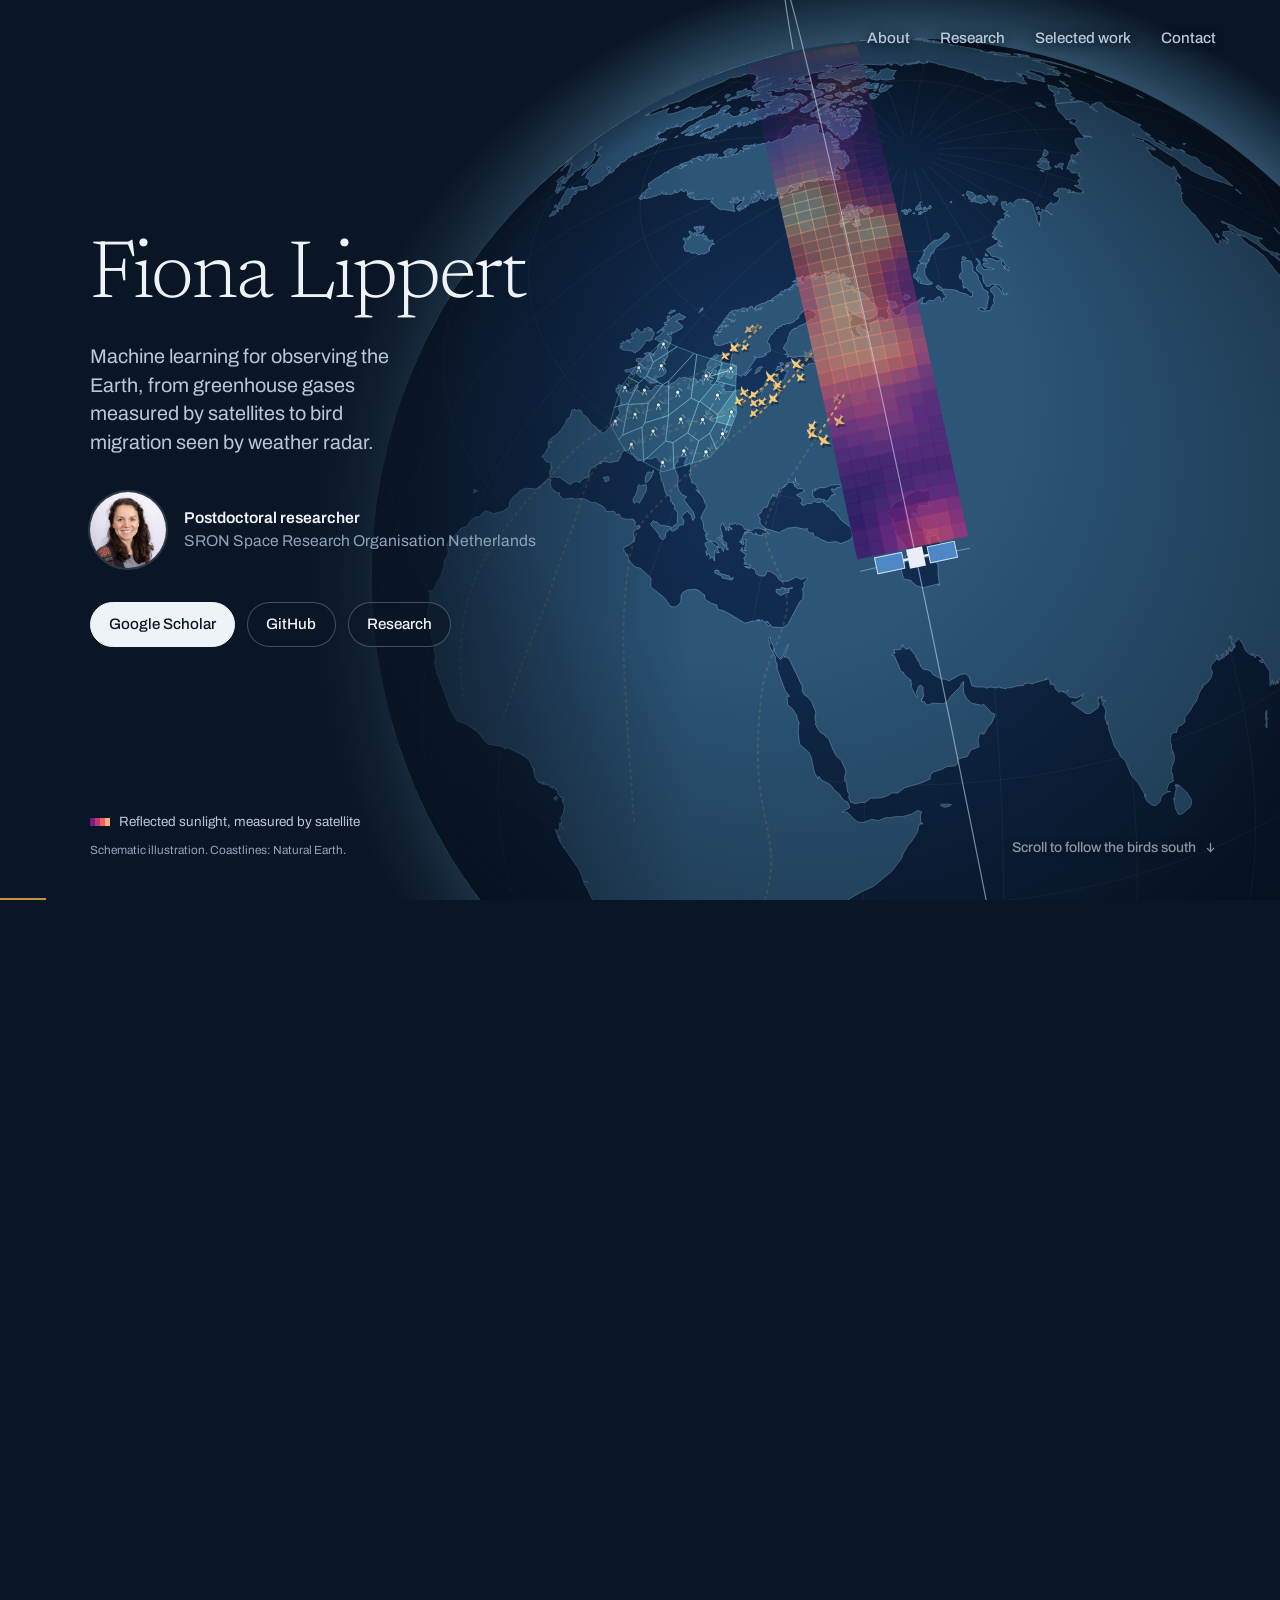
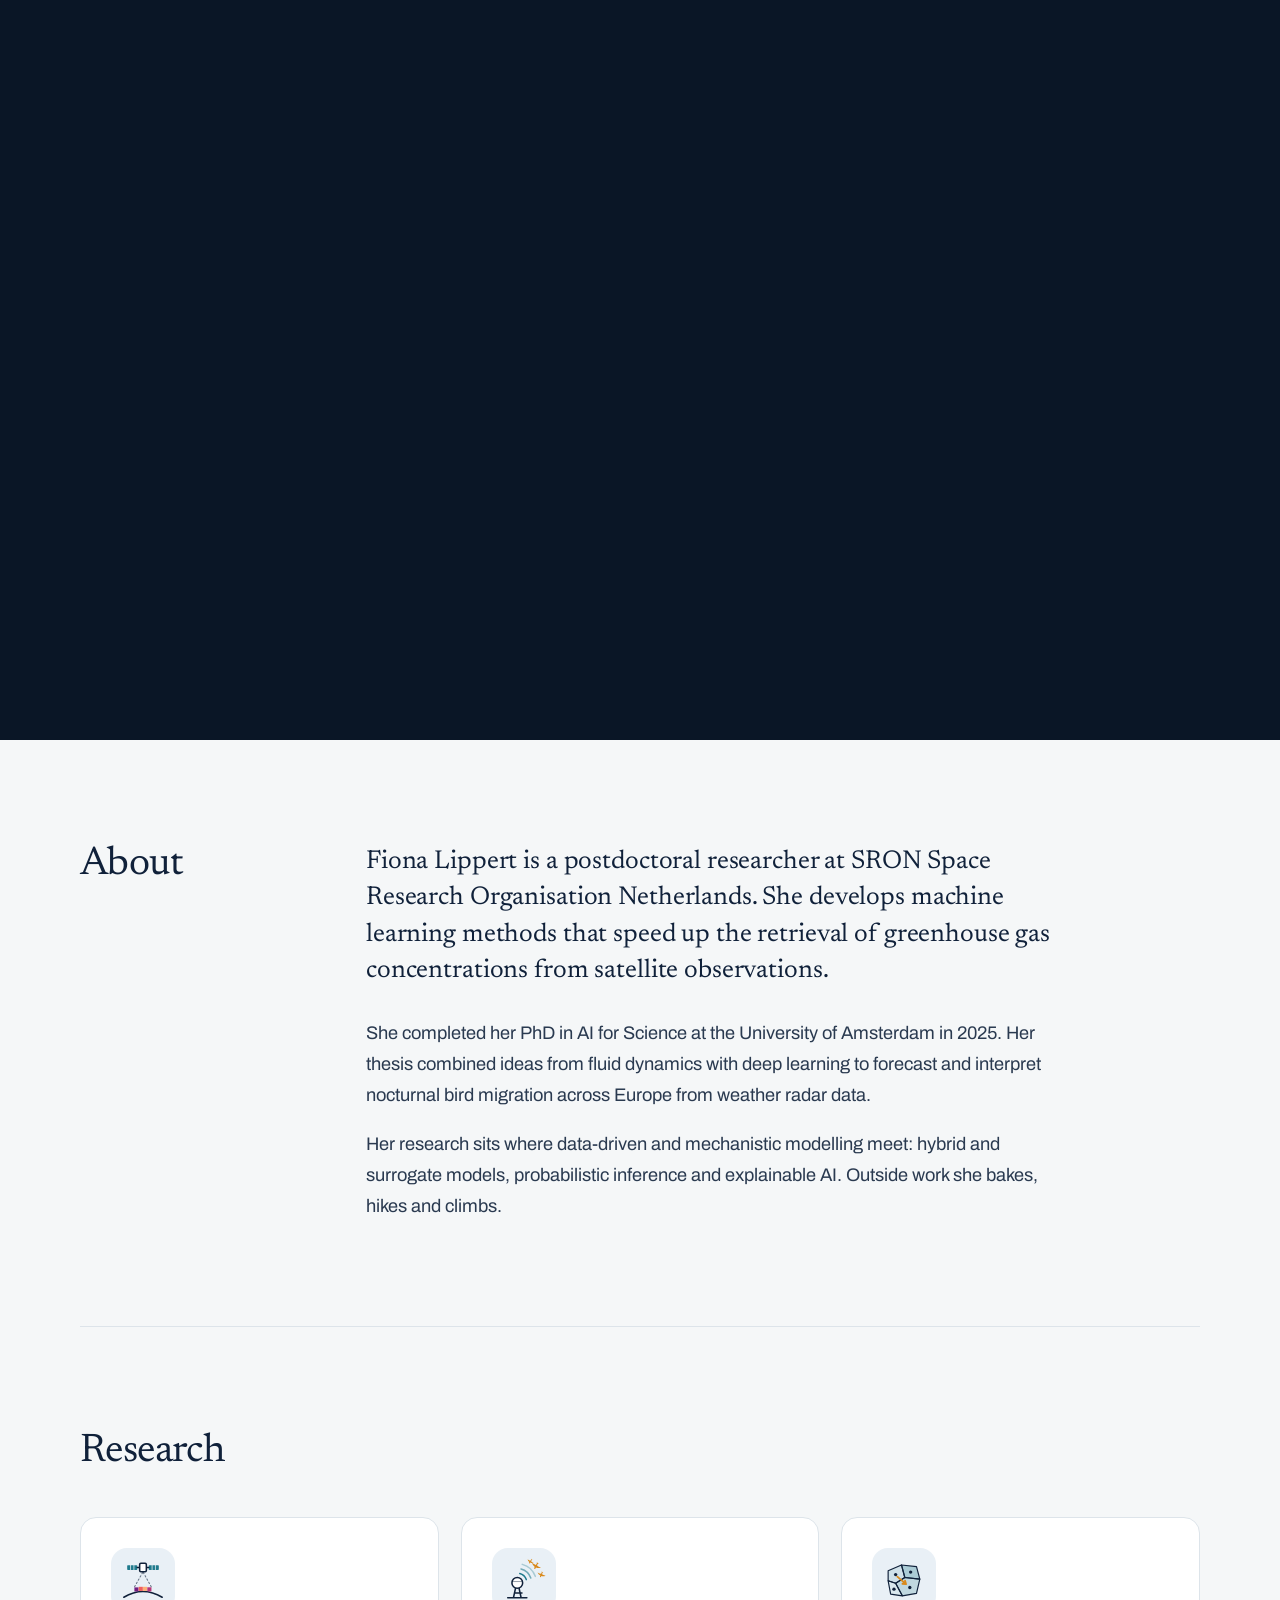
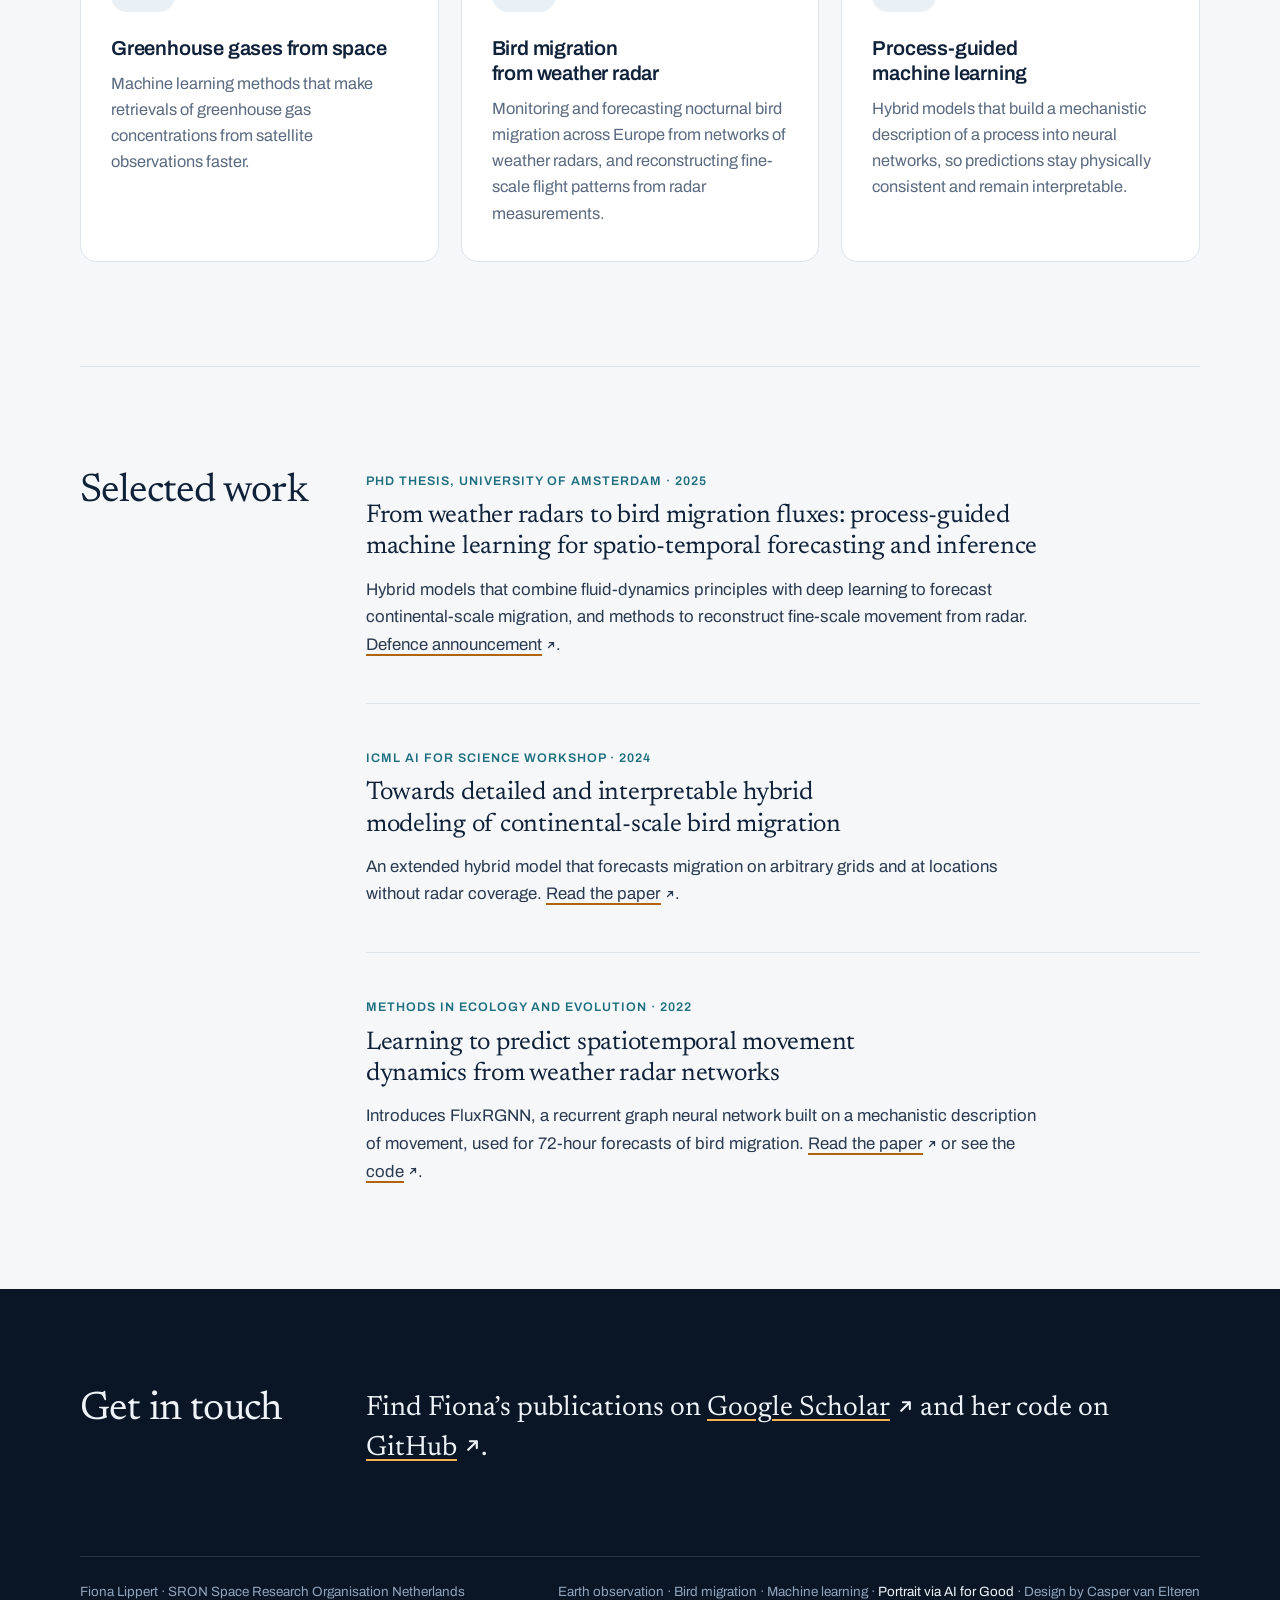
==== commit 5ccbfad8: "Draw link and scroll arrows instead of using arrow characters iPhones render ↗ and ↓ as colour emoji" ====
--- a/index.html
+++ b/index.html
@@ -45,6 +45,13 @@
 a { color: inherit; text-decoration-color: var(--amber-dark); text-decoration-thickness: 1.5px; text-underline-offset: 4px; }
 a:hover { color: var(--amber-dark); }
 a:focus-visible { outline: 2px solid var(--amber); outline-offset: 4px; border-radius: 2px; }
+/* drawn arrows (iPhones show the arrow characters as colour emoji); they take the text colour */
+.nowrap { white-space: nowrap; }
+.ext, .down { display: inline-block; background: currentColor; -webkit-mask: var(--icon) center / contain no-repeat; mask: var(--icon) center / contain no-repeat; }
+.ext { width: .6em; height: .6em; margin-left: .24em; vertical-align: .02em;
+  --icon: url("data:image/svg+xml,%3Csvg xmlns='http://www.w3.org/2000/svg' viewBox='0 0 12 12' fill='none' stroke='%23000' stroke-width='1.5' stroke-linecap='round' stroke-linejoin='round'%3E%3Cpath d='M3 9 9 3M4.2 3H9v4.8'/%3E%3C/svg%3E"); }
+.down { width: .8em; height: .8em; vertical-align: -.08em;
+  --icon: url("data:image/svg+xml,%3Csvg xmlns='http://www.w3.org/2000/svg' viewBox='0 0 12 12' fill='none' stroke='%23000' stroke-width='1.4' stroke-linecap='round' stroke-linejoin='round'%3E%3Cpath d='M6 1.5v9M2.5 7 6 10.5 9.5 7'/%3E%3C/svg%3E"); }
 .wrap { width: min(1120px, calc(100% - 80px)); margin-inline: auto; }
 .skip-link { position: absolute; left: 16px; top: -100px; padding: 10px 14px; background: var(--amber); color: var(--night); z-index: 10; }
 .skip-link:focus { top: 12px; }
@@ -173,7 +180,7 @@
         <p class="actions"><a class="btn primary" href="https://scholar.google.com/citations?user=YOqyWTwAAAAJ">Google Scholar</a><a class="btn" href="https://github.com/FionaLippert">GitHub</a><a class="btn" href="#research">Research</a></p>
       </div>
       <p class="legend"><span><i class="k-swath"></i>Reflected sunlight, measured by satellite</span><small>Schematic illustration. Coastlines: Natural Earth.</small></p>
-      <p class="cue" aria-hidden="true">Scroll to follow the birds south <span>↓</span></p>
+      <p class="cue" aria-hidden="true">Scroll to follow the birds south <span class="down"></span></p>
       <span class="progress" aria-hidden="true"></span>
     </div>
   </header>
@@ -189,15 +196,15 @@
 <p>Hybrid models that build a mechanistic description of a process into neural networks, so predictions stay physically consistent and remain interpretable.</p></div></article></div></section>
     <section id="work" class="wrap split"><h2>Selected work</h2><div class="papers"><article><span class="number" aria-hidden="true">01</span><div><h3>From weather radars to bird migration fluxes: process-guided machine learning for spatio-temporal forecasting and inference</h3>
 <p>PhD thesis, University of Amsterdam · 2025</p>
-<p>Hybrid models that combine fluid-dynamics principles with deep learning to forecast continental-scale migration, and methods to reconstruct fine-scale movement from radar. <a href="https://www.uva.nl/en/content/events/2025/06/from-weather-radars-to-bird-migration-fluxes-process-guided-machine-learning-for-spatio-temporal-forecasting-and-inference.html">Defence announcement<span aria-hidden="true"> ↗</span></a>.</p></div></article>
+<p>Hybrid models that combine fluid-dynamics principles with deep learning to forecast continental-scale migration, and methods to reconstruct fine-scale movement from radar. <a href="https://www.uva.nl/en/content/events/2025/06/from-weather-radars-to-bird-migration-fluxes-process-guided-machine-learning-for-spatio-temporal-forecasting-and-inference.html">Defence <span class="nowrap">announcement<span class="ext" aria-hidden="true"></span></span></a>.</p></div></article>
 <article><span class="number" aria-hidden="true">02</span><div><h3>Towards detailed and interpretable hybrid modeling of continental-scale bird migration</h3>
 <p>ICML AI for Science workshop · 2024</p>
-<p>An extended hybrid model that forecasts migration on arbitrary grids and at locations without radar coverage. <a href="https://openreview.net/forum?id=oAmxqO1nRy">Read the paper<span aria-hidden="true"> ↗</span></a>.</p></div></article>
+<p>An extended hybrid model that forecasts migration on arbitrary grids and at locations without radar coverage. <a href="https://openreview.net/forum?id=oAmxqO1nRy">Read the <span class="nowrap">paper<span class="ext" aria-hidden="true"></span></span></a>.</p></div></article>
 <article><span class="number" aria-hidden="true">03</span><div><h3>Learning to predict spatiotemporal movement dynamics from weather radar networks</h3>
 <p>Methods in Ecology and Evolution · 2022</p>
-<p>Introduces FluxRGNN, a recurrent graph neural network built on a mechanistic description of movement, used for 72-hour forecasts of bird migration. <a href="https://doi.org/10.1111/2041-210X.14007">Read the paper<span aria-hidden="true"> ↗</span></a> or see the <a href="https://github.com/FionaLippert">code<span aria-hidden="true"> ↗</span></a>.</p></div></article></div></section>
+<p>Introduces FluxRGNN, a recurrent graph neural network built on a mechanistic description of movement, used for 72-hour forecasts of bird migration. <a href="https://doi.org/10.1111/2041-210X.14007">Read the <span class="nowrap">paper<span class="ext" aria-hidden="true"></span></span></a> or see the <a href="https://github.com/FionaLippert"><span class="nowrap">code<span class="ext" aria-hidden="true"></span></span></a>.</p></div></article></div></section>
     <div class="night">
-      <section id="connect" class="wrap split"><h2>Get in touch</h2><div class="prose"><p>Find Fiona’s publications on <a href="https://scholar.google.com/citations?user=YOqyWTwAAAAJ">Google Scholar<span aria-hidden="true"> ↗</span></a> and her code on <a href="https://github.com/FionaLippert">GitHub<span aria-hidden="true"> ↗</span></a>.</p></div></section>
+      <section id="connect" class="wrap split"><h2>Get in touch</h2><div class="prose"><p>Find Fiona’s publications on <a href="https://scholar.google.com/citations?user=YOqyWTwAAAAJ">Google <span class="nowrap">Scholar<span class="ext" aria-hidden="true"></span></span></a> and her code on <a href="https://github.com/FionaLippert"><span class="nowrap">GitHub<span class="ext" aria-hidden="true"></span></span></a>.</p></div></section>
     </div>
   </main>
   <footer class="night"><div class="wrap foot"><span>Fiona Lippert · SRON Space Research Organisation Netherlands</span><span>Earth observation · Bird migration · Machine learning · <a href="https://aiforgood.itu.int/speaker/fiona-lippert/">Portrait via AI for Good</a> · Design by Casper van Elteren</span></div></footer>
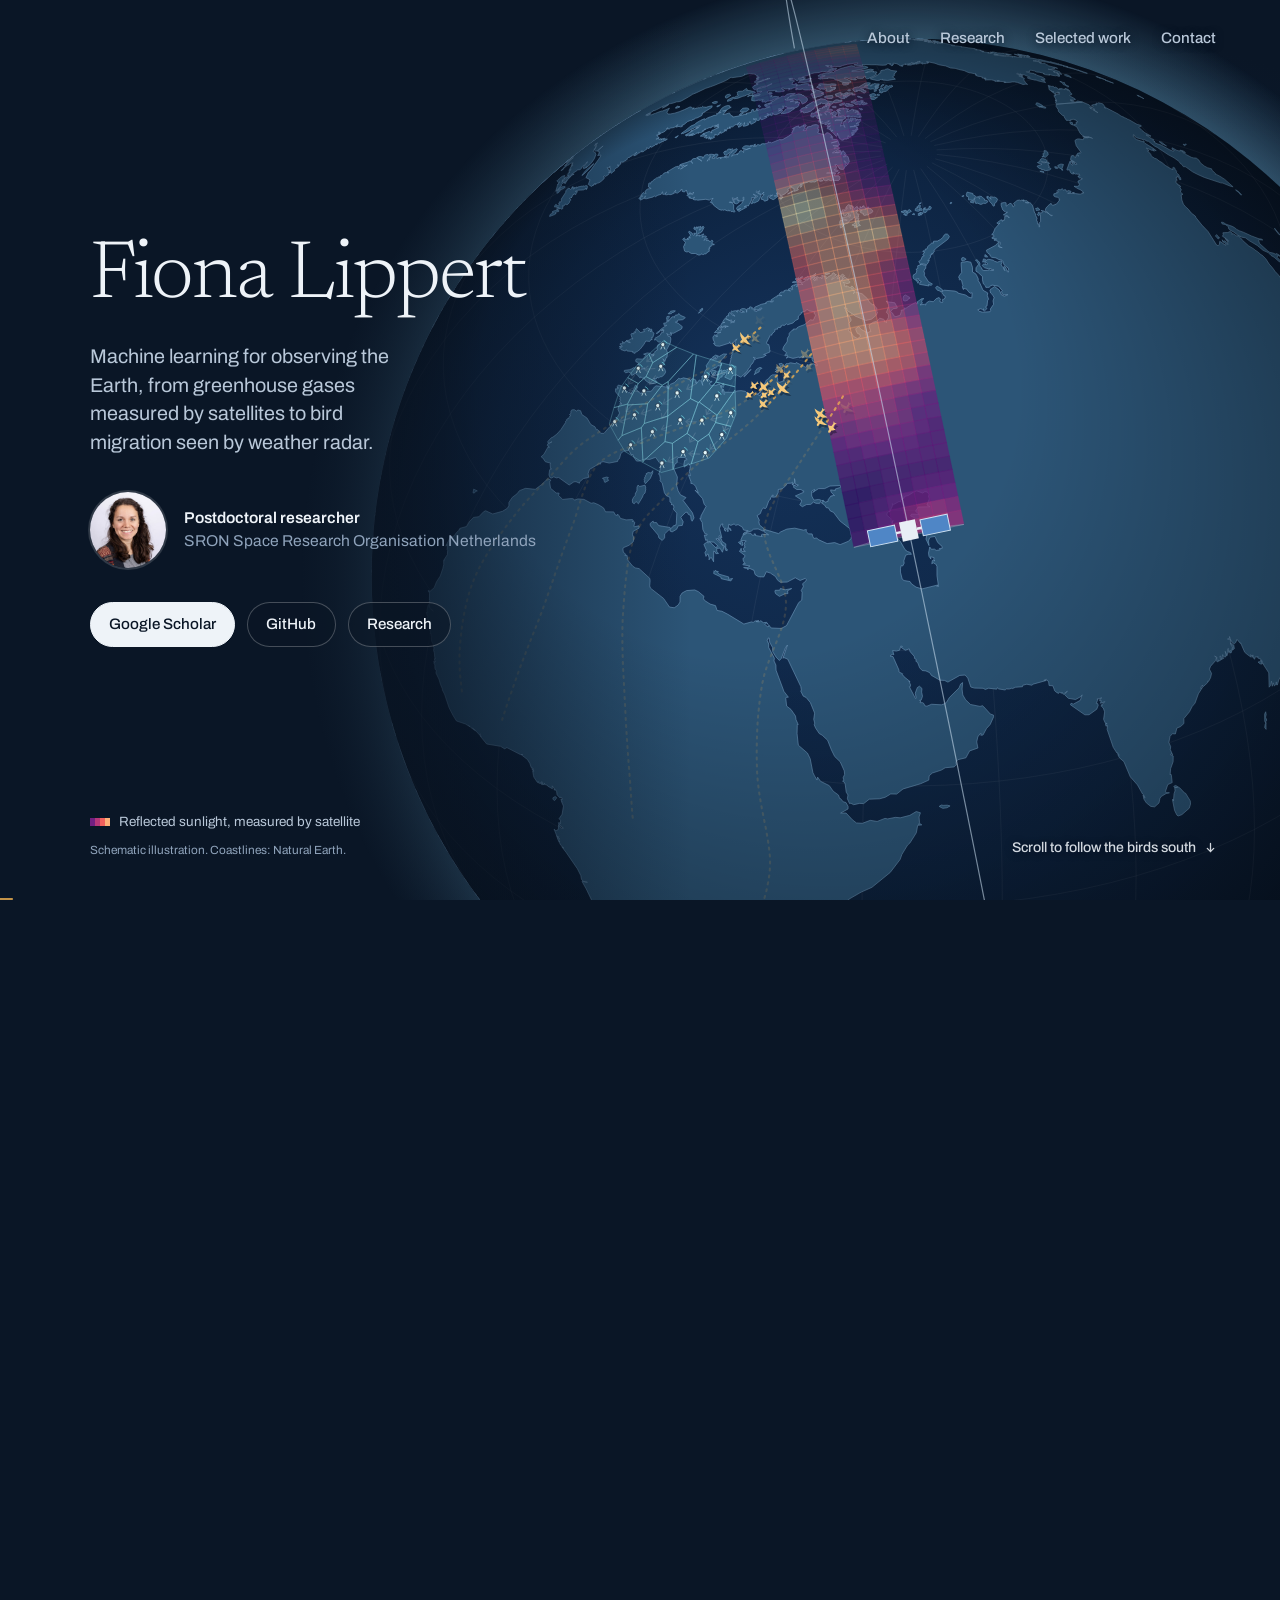
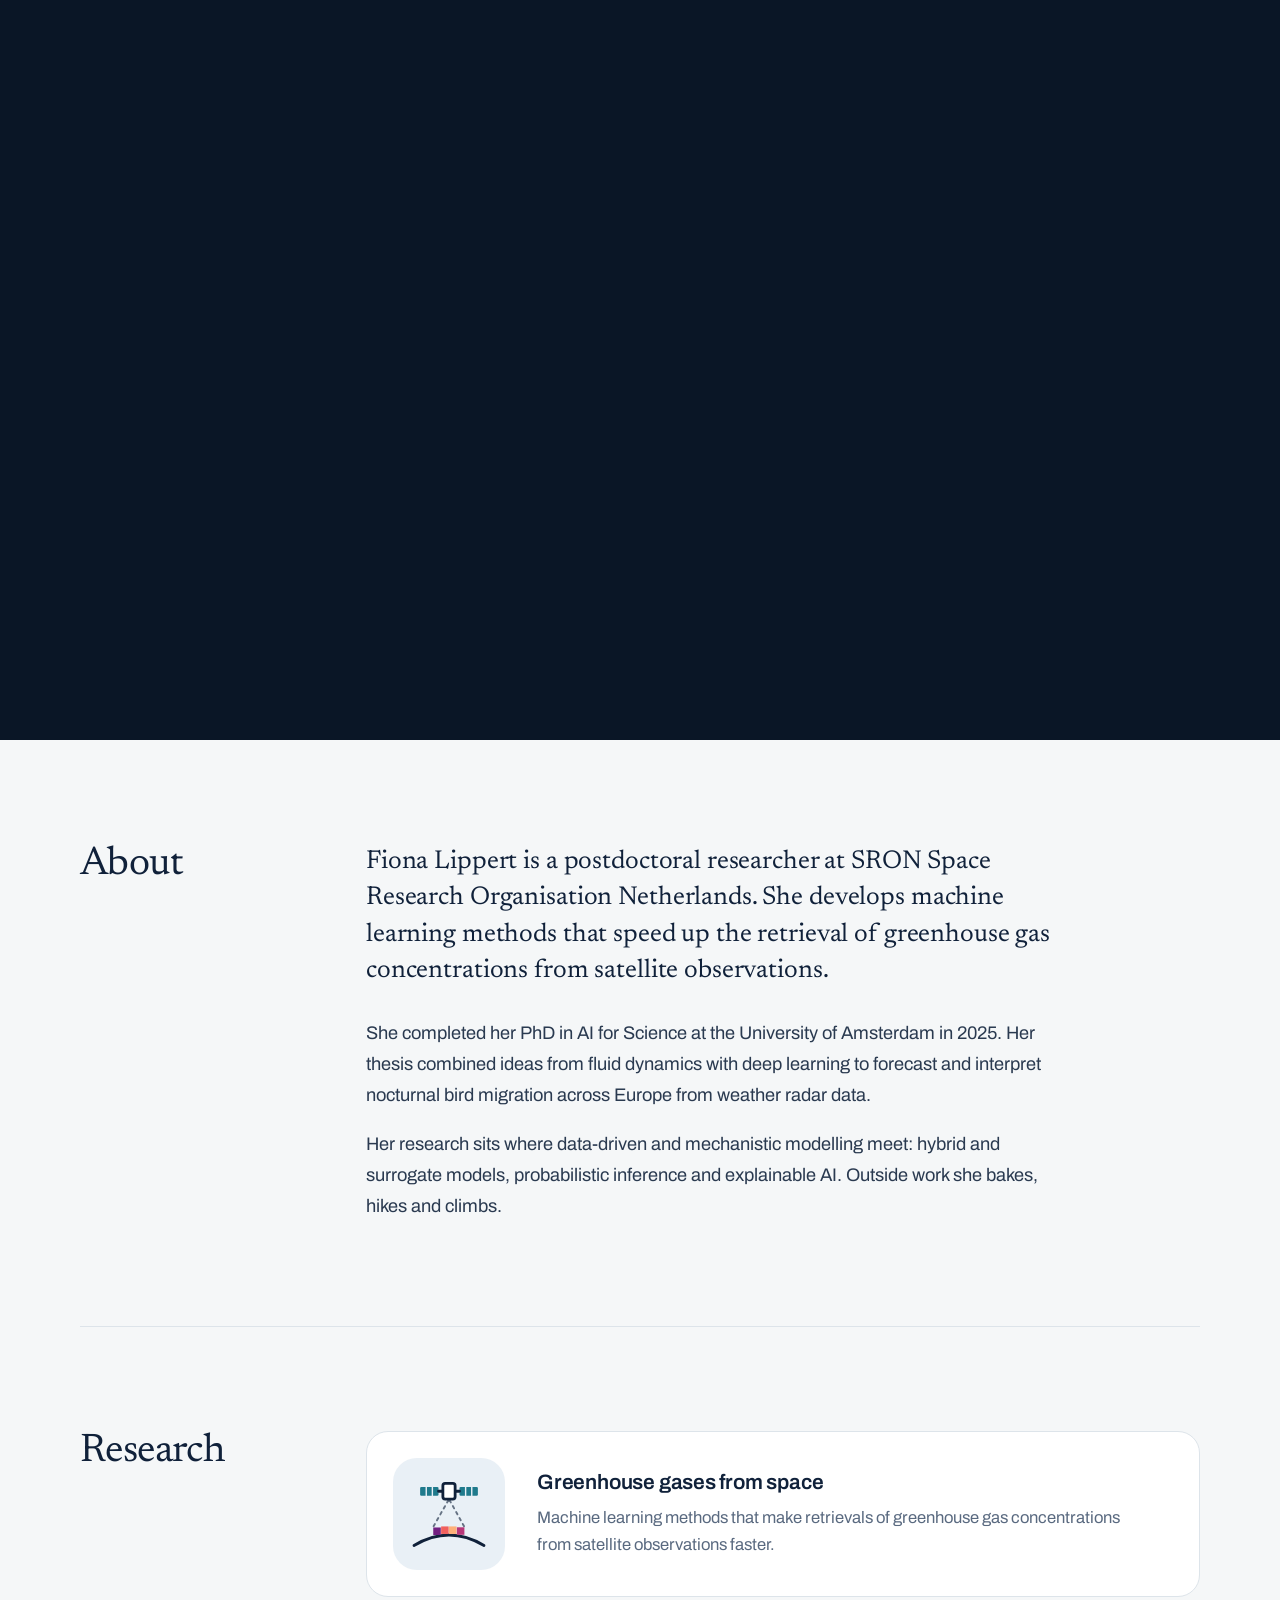
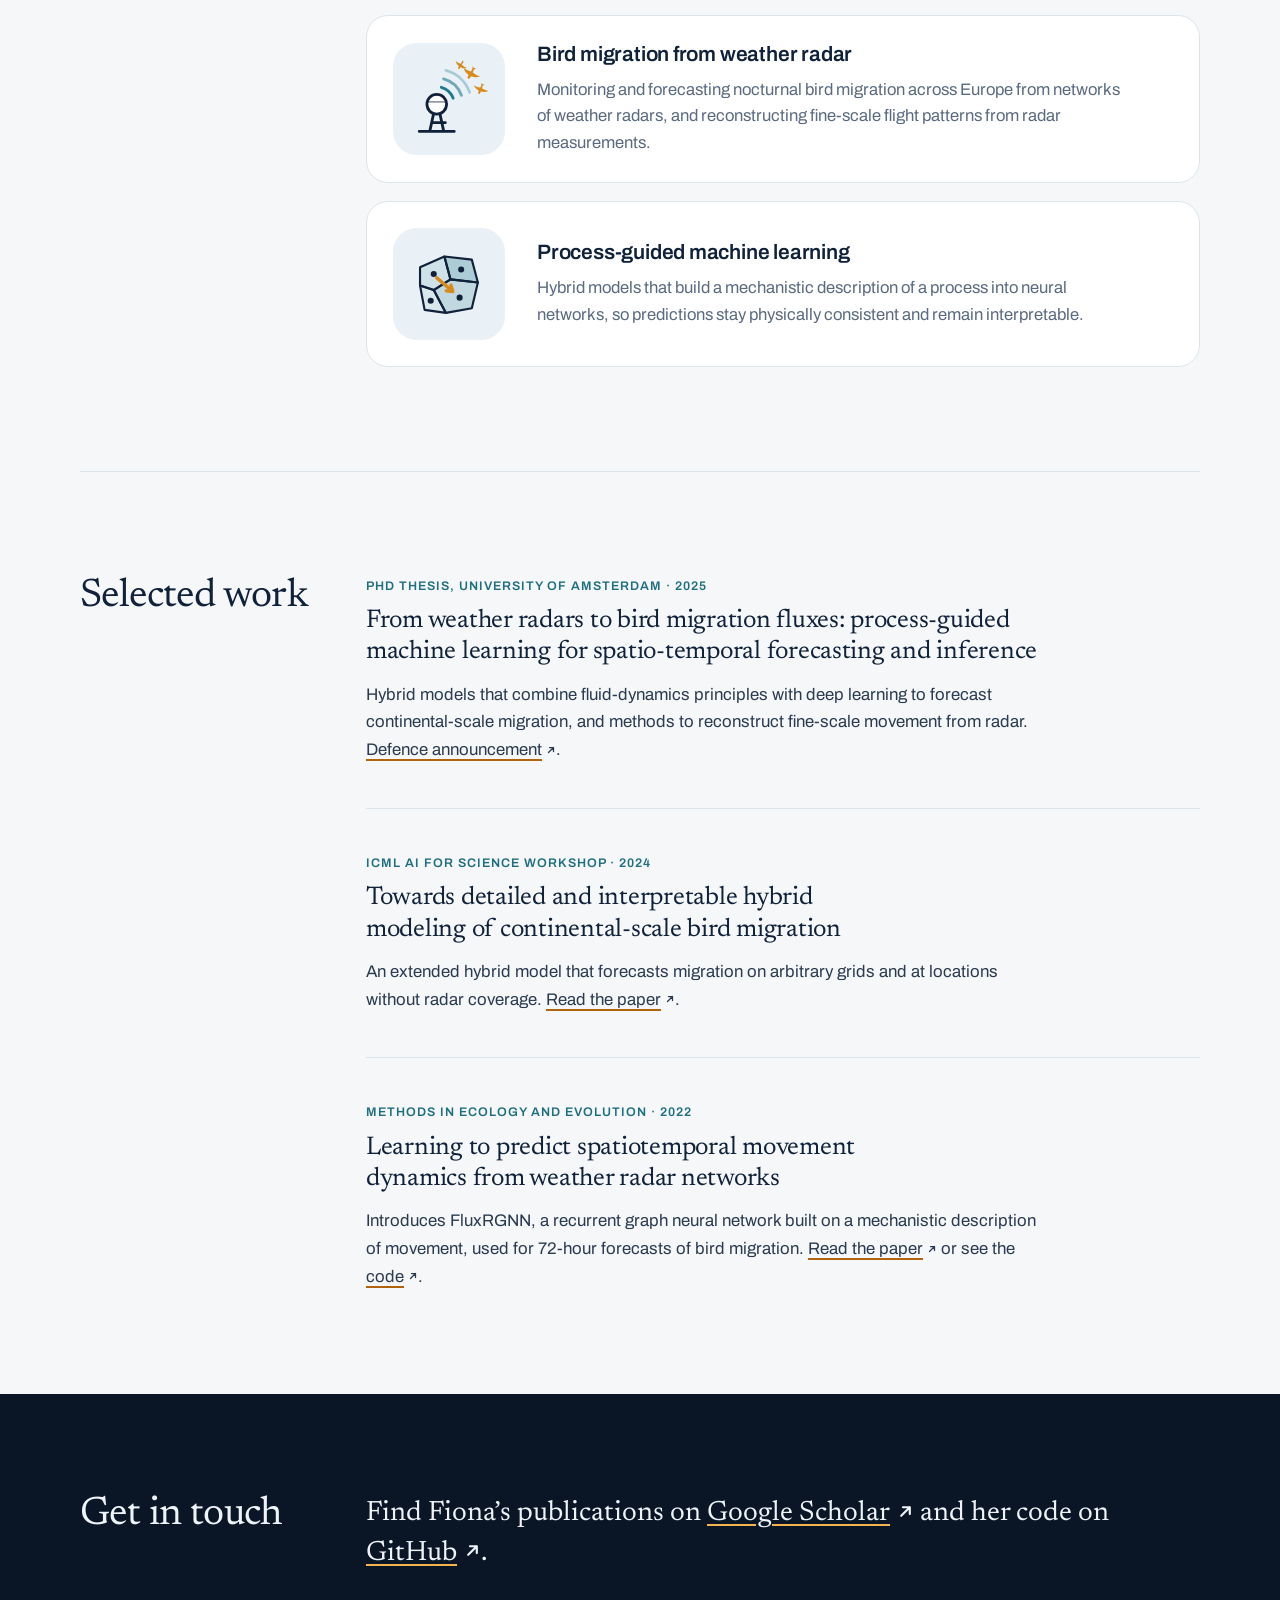
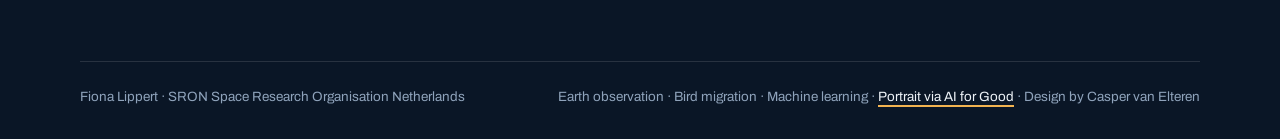
==== commit 8d38bf47: "Anchor each research interest with a large icon tile Research becomes a two-column section like Abou" ====
--- a/index.html
+++ b/index.html
@@ -102,16 +102,16 @@
 .prose p:last-child { margin-bottom: 0; }
 #about .prose p:first-child { font-family: var(--serif); font-size: 1.62rem; line-height: 1.4; letter-spacing: -.005em; color: var(--ink); margin-bottom: 1.1em; }
 
-#research h2 { margin-bottom: 44px; }
-.cards { display: grid; grid-template-columns: repeat(auto-fit, minmax(270px, 1fr)); gap: 22px; }
-.cards article { padding: 30px 30px 34px; background: #fff; border: 1px solid var(--line); border-radius: 16px; }
-.cards article::before { content: ""; display: block; width: 64px; height: 64px; margin-bottom: 24px; border-radius: 16px;
-  background: var(--tint) url("assets/icons/satellite.svg") center / 46px no-repeat; }
+/* research: each interest is a row anchored by a large icon tile */
+.cards { display: grid; gap: 18px; }
+.cards article { display: grid; grid-template-columns: 112px 1fr; align-items: center; column-gap: 32px; padding: 26px 34px 26px 26px; background: #fff; border: 1px solid var(--line); border-radius: 22px; }
+.cards article::before { content: ""; width: 112px; height: 112px; border-radius: 24px;
+  background: var(--tint) url("assets/icons/satellite.svg") center / 84px no-repeat; }
 .cards article:nth-child(3n+2)::before { background-image: url("assets/icons/radar.svg"); }
 .cards article:nth-child(3n)::before { background-image: url("assets/icons/cells.svg"); }
 .cards .number, .papers .number { display: none; }
-.cards h3 { font-size: 1.26rem; font-weight: 600; letter-spacing: -.01em; line-height: 1.25; margin-bottom: 10px; }
-.cards p { margin: 0; font-size: 1.02rem; line-height: 1.6; color: var(--muted); }
+.cards h3 { font-size: 1.3rem; font-weight: 600; letter-spacing: -.01em; line-height: 1.25; margin-bottom: 8px; }
+.cards p { margin: 0; font-size: 1.04rem; line-height: 1.6; color: var(--muted); max-width: 36em; }
 
 .papers article + article { margin-top: 44px; padding-top: 44px; border-top: 1px solid var(--line); }
 .papers article > div { display: flex; flex-direction: column; }
@@ -143,7 +143,12 @@
   h2 { font-size: 2.05rem; }
   .prose { font-size: 1.08rem; }
   #about .prose p:first-child { font-size: 1.38rem; }
-  #research h2 { margin-bottom: 28px; }
+  /* phones: icon and title side by side, the description full width below */
+  .cards article { grid-template-columns: 68px 1fr; align-items: center; column-gap: 16px; padding: 18px 20px 22px 18px; border-radius: 18px; }
+  .cards article::before { width: 68px; height: 68px; border-radius: 18px; background-size: 52px; }
+  .cards article > div { display: contents; }
+  .cards h3 { margin: 0; }
+  .cards p { grid-column: 1 / -1; margin-top: 14px; }
   .papers h3 { font-size: 1.4rem; }
   #connect { padding-block: 64px; }
   #connect .prose { font-size: 1.42rem; }
@@ -188,7 +193,7 @@
     <section id="about" class="wrap split"><h2>About</h2><div class="prose"><p>Fiona Lippert is a postdoctoral researcher at SRON Space Research Organisation Netherlands. She develops machine learning methods that speed up the retrieval of greenhouse gas concentrations from satellite observations.</p>
 <p>She completed her PhD in AI for Science at the University of Amsterdam in 2025. Her thesis combined ideas from fluid dynamics with deep learning to forecast and interpret nocturnal bird migration across Europe from weather radar data.</p>
 <p>Her research sits where data-driven and mechanistic modelling meet: hybrid and surrogate models, probabilistic inference and explainable AI. Outside work she bakes, hikes and climbs.</p></div></section>
-    <section id="research" class="wrap"><h2>Research</h2><div class="cards"><article><span class="number" aria-hidden="true">01</span><div><h3>Greenhouse gases from space</h3>
+    <section id="research" class="wrap split"><h2>Research</h2><div class="cards"><article><span class="number" aria-hidden="true">01</span><div><h3>Greenhouse gases from space</h3>
 <p>Machine learning methods that make retrievals of greenhouse gas concentrations from satellite observations faster.</p></div></article>
 <article><span class="number" aria-hidden="true">02</span><div><h3>Bird migration from weather radar</h3>
 <p>Monitoring and forecasting nocturnal bird migration across Europe from networks of weather radars, and reconstructing fine-scale flight patterns from radar measurements.</p></div></article>
